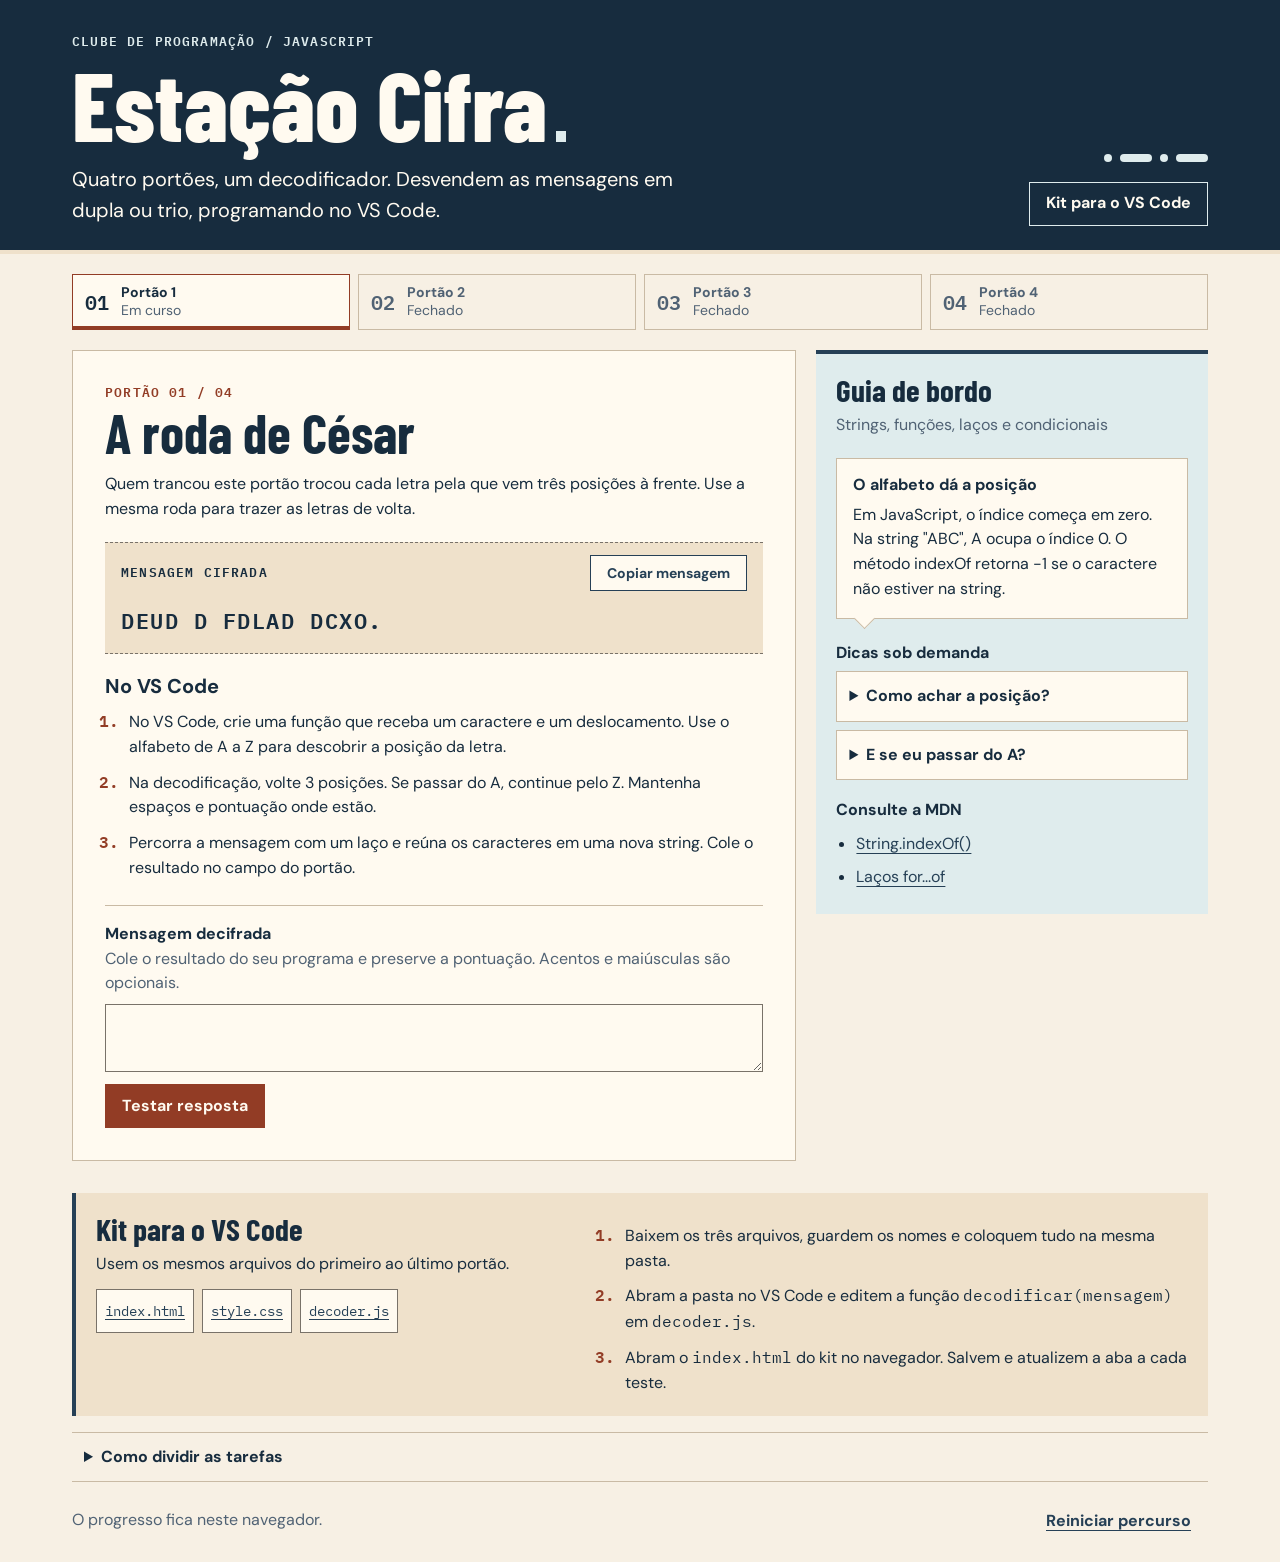
==== site/index.html @ 3b4a0137 "Build Estacao Cifra JavaScript activity" ====
<!doctype html>
<html lang="pt-BR">
<head>
  <meta charset="utf-8">
  <meta name="viewport" content="width=device-width, initial-scale=1">
  <meta name="description" content="Quatro portões de JavaScript para decifrar em dupla ou trio com o VS Code.">
  <meta name="theme-color" content="#172c3e">
  <title>Estação Cifra | Desafio de JavaScript</title>
  <link rel="stylesheet" href="https://fonts.googleapis.com/css2?family=Barlow+Condensed:wght@600;700;800&amp;family=DM+Sans:wght@400;500;600;700&amp;family=IBM+Plex+Mono:wght@400;500;600&amp;display=swap">
  <link rel="stylesheet" href="assets/tokens.css">
  <link rel="stylesheet" href="assets/style.css">
  <script type="module" src="app.mjs"></script>
</head>
<body>
  <a class="skip-link" href="#desafio">Ir ao desafio</a>
  <header class="masthead">
    <div class="frame masthead-inner">
      <div>
        <p class="eyebrow masthead-label">Clube de programação <span aria-hidden="true">/</span> JavaScript</p>
        <h1>Estação Cifra<span class="masthead-dot" aria-hidden="true"></span></h1>
        <p class="deck">Quatro portões, um decodificador. Desvendem as mensagens em dupla ou trio, programando no VS Code.</p>
      </div>
      <div class="masthead-tools">
        <span class="signal-mark" aria-hidden="true"><i></i><i></i><i></i><i></i></span>
        <a class="kit-jump" href="#kit">Kit para o VS Code</a>
      </div>
    </div>
  </header>

  <main class="frame" id="desafio">
    <p id="boot-status" class="boot-status" role="status">Preparando a transmissão...</p>
    <noscript><p>Ative o JavaScript no navegador para jogar.</p></noscript>
    <div id="game" hidden>
      <nav class="route" aria-label="Rota dos quatro portões">
        <ol id="route"></ol>
      </nav>
      <p id="announcement" role="status" class="sr-only"></p>
      <div id="workbench" class="workbench">
        <article class="challenge" aria-labelledby="gate-title">
          <header class="challenge-header">
            <p class="eyebrow gate-label" id="gate-label"></p>
            <h2 id="gate-title" tabindex="-1"></h2>
            <p id="gate-brief"></p>
          </header>
          <div class="telegram">
            <div class="telegram-meta">
              <p class="eyebrow" id="cipher-label">Mensagem cifrada</p>
              <button type="button" id="copy" class="button button-small">Copiar mensagem</button>
            </div>
            <p id="ciphertext" class="ciphertext" aria-labelledby="cipher-label"></p>
            <p id="copy-status" class="copy-status sr-only" role="status"></p>
          </div>
          <section class="instructions" aria-labelledby="instructions-title">
            <h3 id="instructions-title">No VS Code</h3>
            <ol id="instructions"></ol>
          </section>
          <form id="answer-form" class="answer-form" novalidate>
            <label for="answer">Mensagem decifrada</label>
            <p id="answer-help">Cole o resultado do seu programa e preserve a pontuação. Acentos e maiúsculas são opcionais.</p>
            <textarea id="answer" rows="2" maxlength="500" spellcheck="false" autocomplete="off" aria-describedby="answer-help answer-status" required></textarea>
            <div class="answer-actions">
              <button type="submit" id="submit" class="button button-primary">Testar resposta</button>
              <p id="answer-status" class="answer-status" role="status"></p>
            </div>
          </form>
          <div id="review" class="review" hidden>
            <p>Este portão já foi aberto. Revise o procedimento e volte à sua rota quando quiser.</p>
            <button type="button" id="return" class="button button-primary">Voltar ao portão atual</button>
          </div>
        </article>
        <aside class="guide" aria-labelledby="guide-title">
          <header class="guide-header">
            <h2 id="guide-title">Guia de bordo</h2>
            <p id="gate-topic"></p>
          </header>
          <section class="concept" aria-labelledby="concept-title">
            <h3 id="concept-title"></h3>
            <p id="concept-text"></p>
          </section>
          <section class="hint-section" aria-labelledby="hints-title">
            <h3 id="hints-title">Dicas sob demanda</h3>
            <div id="hints"></div>
          </section>
          <section class="references" aria-labelledby="references-title">
            <h3 id="references-title">Consulte a MDN</h3>
            <ul id="references"></ul>
          </section>
        </aside>
      </div>
      <section id="completion" class="completion" aria-labelledby="completion-title" hidden>
        <p class="eyebrow gate-label">4 de 4 portões abertos</p>
        <h2 id="completion-title" tabindex="-1">Transmissão decifrada!</h2>
        <p>Mostrem o programa à turma. Expliquem em que ordem desfizeram as duas camadas e qual teste ajudou a decidir.</p>
        <button id="review-final" class="button" type="button">Revisar o último portão</button>
      </section>
      <section class="kit" id="kit" aria-labelledby="kit-title">
        <div>
          <h2 id="kit-title">Kit para o VS Code</h2>
          <p>Usem os mesmos arquivos do primeiro ao último portão.</p>
          <div class="downloads" aria-label="Arquivos do kit">
            <a href="starter/index.html" download="index.html">index.html</a>
            <a href="starter/style.css" download="style.css">style.css</a>
            <a href="starter/decoder.js" download="decoder.js">decoder.js</a>
          </div>
        </div>
        <ol>
          <li>Baixem os três arquivos, guardem os nomes e coloquem tudo na mesma pasta.</li>
          <li>Abram a pasta no VS Code e editem a função <code>decodificar(mensagem)</code> em <code>decoder.js</code>.</li>
          <li>Abram o <code>index.html</code> do kit no navegador. Salvem e atualizem a aba a cada teste.</li>
        </ol>
      </section>
      <details class="team-note">
        <summary>Como dividir as tarefas</summary>
        <p>Uma pessoa programa e outra lê a regra e revisa a lógica. Se houver uma terceira, ela propõe testes com espaços, pontuação e a passagem do A ao Z. Troquem os papéis a cada portão.</p>
      </details>
      <footer class="footer">
        <p id="storage-note">O progresso fica neste navegador.</p>
        <button type="button" id="reset" class="button button-text">Reiniciar percurso</button>
      </footer>
    </div>
  </main>
  <dialog id="reset-dialog" aria-labelledby="reset-title">
    <form method="dialog">
      <h2 id="reset-title">Reiniciar o percurso?</h2>
      <p>Os portões voltam ao estado inicial neste navegador. Seus arquivos no VS Code continuam disponíveis.</p>
      <div class="dialog-actions">
        <button class="button" value="cancel" autofocus>Cancelar</button>
        <button class="button button-primary" value="reset">Reiniciar</button>
      </div>
    </form>
  </dialog>
</body>
</html>
---- site/assets/tokens.css ----
:root {
  --p-paper: #f7f0e4;
  --p-paper: oklch(0.957 0.018 79);
  --p-white: #fffaf0;
  --p-white: oklch(0.986 0.014 82);
  --p-sand: #eee1cb;
  --p-sand: oklch(0.916 0.033 79);
  --p-ink: #172c3e;
  --p-ink: oklch(0.285 0.042 245);
  --p-indigo: #263f56;
  --p-indigo: oklch(0.36 0.05 245);
  --p-slate: #506275;
  --p-slate: oklch(0.489 0.036 247);
  --p-blue-paper: #e2eced;
  --p-blue-paper: oklch(0.933 0.013 203);
  --p-line: #c9baa4;
  --p-line: oklch(0.795 0.035 77);
  --p-control-line: #7a7369;
  --p-control-line: oklch(0.556 0.017 76);
  --p-rust: #923b25;
  --p-rust: oklch(0.468 0.122 36);
  --p-rust-dark: #75301e;
  --p-rust-dark: oklch(0.398 0.102 36);
  --p-error-paper: #f5dfd7;
  --p-error-paper: oklch(0.92 0.028 40);
  --p-green: #245740;
  --p-green: oklch(0.414 0.068 160);
  --p-green-paper: #e3ede0;
  --p-green-paper: oklch(0.937 0.024 140);
  --p-space: 0.25rem;

  --surface-primary: var(--p-paper);
  --surface-raised: var(--p-white);
  --surface-secondary: var(--p-sand);
  --surface-note: var(--p-blue-paper);
  --surface-inverse: var(--p-ink);
  --text-primary: var(--p-ink);
  --text-secondary: var(--p-slate);
  --text-inverse: var(--p-white);
  --border-paper: var(--p-line);
  --border-control: var(--p-control-line);
  --action-primary: var(--p-rust);
  --action-hover: var(--p-rust-dark);
  --action-link: var(--p-indigo);
  --status-error: var(--p-rust-dark);
  --status-error-surface: var(--p-error-paper);
  --status-success: var(--p-green);
  --status-success-surface: var(--p-green-paper);
  --space-1: var(--p-space);
  --space-2: calc(var(--p-space) * 2);
  --space-3: calc(var(--p-space) * 3);
  --space-4: calc(var(--p-space) * 4);
  --space-5: calc(var(--p-space) * 5);
  --space-6: calc(var(--p-space) * 6);
  --space-8: calc(var(--p-space) * 8);
  --space-10: calc(var(--p-space) * 10);
  --space-12: calc(var(--p-space) * 12);
  --font-display: 'Barlow Condensed', 'Arial Narrow', sans-serif;
  --font-sans: 'DM Sans', system-ui, sans-serif;
  --font-mono: 'IBM Plex Mono', Consolas, monospace;
  --step-0: 1rem;
  --step-1: 1.25rem;
  --step-2: 1.563rem;
  --step-3: 1.953rem;
  --step-4: 2.441rem;

  --card-challenge-bg: var(--surface-raised);
  --card-guide-bg: var(--surface-note);
  --card-signal-bg: var(--surface-secondary);
  --card-rule: var(--border-paper);
  --input-bg: var(--surface-raised);
  --input-border: var(--border-control);
  --btn-fill: var(--action-primary);
  --btn-hover: var(--action-hover);
  --btn-ink: var(--text-inverse);
  --btn-outline: var(--action-link);
  --focus-ring: var(--action-link);
}
---- site/assets/style.css ----
* { box-sizing: border-box; }

[hidden] { display: none !important; }

body {
  margin: 0;
  color: var(--text-primary);
  background: var(--surface-primary);
  font: var(--step-0)/1.55 var(--font-sans);
}

a { color: var(--action-link); text-underline-offset: 0.22em; }
a:hover { text-decoration-thickness: 0.15em; }
button, textarea { font: inherit; }
p, h1, h2, h3, ol, ul { margin: 0; }
h1, h2 { font-family: var(--font-display); line-height: 1; }
h2 { font-size: var(--step-3); }
h3 { font-size: var(--step-1); line-height: 1.25; }
code, pre { font-family: var(--font-mono); }
:focus-visible { outline: 3px solid var(--focus-ring); outline-offset: 4px; }

.sr-only {
  position: absolute;
  width: 1px;
  height: 1px;
  padding: 0;
  margin: -1px;
  overflow: hidden;
  clip-path: inset(50%);
  white-space: nowrap;
}

.skip-link {
  position: absolute;
  z-index: 1;
  top: var(--space-3);
  left: var(--space-3);
  padding: var(--space-2) var(--space-4);
  background: var(--surface-raised);
  transform: translateY(-160%);
}
.skip-link:focus { transform: translateY(0); }

.frame { width: min(100% - var(--space-12), 71rem); margin-inline: auto; }
.masthead {
  color: var(--text-inverse);
  background: var(--surface-inverse);
  border-bottom: var(--space-1) solid var(--surface-secondary);
}
.masthead-inner {
  display: flex;
  justify-content: space-between;
  align-items: end;
  gap: var(--space-10);
  padding-block: var(--space-8) var(--space-6);
}
.eyebrow {
  font: 600 0.8125rem/1.5 var(--font-mono);
  font-variant-numeric: tabular-nums;
  letter-spacing: 0.09em;
  text-transform: uppercase;
}
.masthead-label { color: var(--surface-note); }
.masthead h1 { margin-block: var(--space-1) var(--space-3); font-size: clamp(3.75rem, 8vw, 6rem); font-weight: 800; }
.masthead-dot { display: inline-block; width: 0.11em; height: 0.11em; margin-left: 0.09em; background: var(--surface-note); }
.deck { max-width: 43ch; font-size: var(--step-1); }
.masthead-tools { display: grid; justify-items: end; gap: var(--space-5); flex: none; }
.signal-mark { display: flex; align-items: center; gap: var(--space-2); }
.signal-mark i { width: var(--space-2); height: var(--space-2); background: var(--surface-note); border-radius: 999px; }
.signal-mark i:nth-child(2n) { width: var(--space-8); }
.kit-jump {
  display: inline-flex;
  align-items: center;
  min-height: 44px;
  padding-inline: var(--space-4);
  border: 1px solid var(--surface-note);
  color: var(--text-inverse);
  font-weight: 700;
  text-decoration: none;
}
.kit-jump:hover { color: var(--text-primary); background: var(--surface-note); }
.kit-jump:focus-visible { outline-color: var(--text-inverse); }
.boot-status { padding-block: var(--space-6); }

.route { margin-block: var(--space-5); }
.route ol {
  display: grid;
  grid-template-columns: repeat(4, minmax(0, 1fr));
  gap: var(--space-2);
  list-style: none;
  padding: 0;
}
.route-button {
  display: flex;
  align-items: center;
  gap: var(--space-3);
  width: 100%;
  min-height: 56px;
  padding: var(--space-2) var(--space-3);
  color: var(--text-primary);
  background: var(--surface-raised);
  border: 1px solid var(--border-paper);
  text-align: start;
  cursor: pointer;
}
.route-button:disabled { background: var(--surface-primary); color: var(--text-secondary); cursor: default; }
.route-button[data-state='open'] { background: var(--status-success-surface); }
.route-button[aria-current='step'] { border-color: var(--action-primary); box-shadow: inset 0 -3px var(--action-primary); }
.route-button:not(:disabled):hover { border-color: var(--action-primary); }
.route-number { font: 600 var(--step-1)/1 var(--font-mono); font-variant-numeric: tabular-nums; }
.route-button span:last-child { display: grid; font-size: 0.875rem; line-height: 1.25; }
.route-button small { font-size: inherit; color: var(--text-secondary); }

.workbench { display: grid; grid-template-columns: minmax(0, 1.85fr) minmax(0, 1fr); gap: var(--space-5); align-items: start; }
.challenge { padding: clamp(1rem, 3vw, 2rem); background: var(--card-challenge-bg); border: 1px solid var(--card-rule); }
.challenge-header h2 { margin-block: var(--space-1) var(--space-3); font-size: clamp(var(--step-3), 5vw, 3.4rem); }
.challenge-header > p:last-child { max-width: 60ch; }
.gate-label { color: var(--action-primary); }
.telegram {
  margin-block: var(--space-5);
  padding: var(--space-3) var(--space-4) var(--space-4);
  background: var(--card-signal-bg);
  border-block: 1px dashed var(--border-control);
}
.telegram-meta { display: flex; justify-content: space-between; align-items: center; gap: var(--space-2); flex-wrap: wrap; }
.ciphertext {
  margin-top: var(--space-3);
  font: 600 clamp(1rem, 2vw, 1.375rem)/1.55 var(--font-mono);
  letter-spacing: 0.07em;
  overflow-wrap: anywhere;
  user-select: all;
}
.copy-status:not(.sr-only) { margin-top: var(--space-2); }
.instructions ol, .kit ol { padding-inline-start: var(--space-6); margin-top: var(--space-2); }
.instructions li + li, .kit li + li { margin-top: var(--space-2); }
.instructions li::marker, .kit li::marker { color: var(--action-primary); font: 600 1rem var(--font-mono); }
.answer-form, .review { margin-top: var(--space-6); padding-top: var(--space-4); border-top: 1px solid var(--border-paper); }
.answer-form label { font-weight: 700; }
#answer-help { color: var(--text-secondary); }
.answer-form textarea {
  display: block;
  width: 100%;
  margin-block: var(--space-2) var(--space-3);
  padding: var(--space-2) var(--space-3);
  border: 1px solid var(--input-border);
  color: var(--text-primary);
  background: var(--input-bg);
  resize: vertical;
}
.answer-form textarea[aria-invalid='true'] { border: 2px solid var(--status-error); }
.answer-actions { display: flex; align-items: center; gap: var(--space-3); flex-wrap: wrap; }
.answer-status:not(:empty) { padding: var(--space-2) var(--space-3); color: var(--status-error); background: var(--status-error-surface); }
.review .button { margin-top: var(--space-3); }

.button {
  min-height: 44px;
  padding: var(--space-2) var(--space-4);
  color: var(--btn-outline);
  background: var(--surface-raised);
  border: 1px solid var(--btn-outline);
  font-weight: 700;
  line-height: 1.2;
  cursor: pointer;
}
.button:hover { background: var(--surface-note); }
.button-primary { color: var(--btn-ink); background: var(--btn-fill); border-color: var(--btn-fill); }
.button-primary:hover { background: var(--btn-hover); border-color: var(--btn-hover); }
.button:disabled { cursor: wait; }
.button-small { font-size: 0.875rem; min-height: 36px; }
.button-text { background: transparent; border-color: transparent; text-decoration: underline; text-underline-offset: 0.22em; }

.guide { min-width: 0; padding: var(--space-5); background: var(--card-guide-bg); border-top: var(--space-1) solid var(--action-link); }
.guide-header p { margin-top: var(--space-2); color: var(--text-secondary); }
.concept {
  position: relative;
  margin-block: var(--space-5) var(--space-6);
  padding: var(--space-4);
  background: var(--surface-raised);
  border: 1px solid var(--card-rule);
}
.concept::after {
  content: '';
  position: absolute;
  bottom: -0.5rem;
  left: var(--space-5);
  width: 0.875rem;
  height: 0.875rem;
  background: var(--surface-raised);
  border-right: 1px solid var(--card-rule);
  border-bottom: 1px solid var(--card-rule);
  transform: rotate(45deg);
}
.concept h3, .hint-section h3, .references h3 { font-size: var(--step-0); }
.concept p { margin-top: var(--space-2); }
.hint-section details { background: var(--surface-raised); margin-top: var(--space-2); border: 1px solid var(--card-rule); }
summary { padding: var(--space-3); cursor: pointer; font-weight: 700; }
summary:hover { color: var(--action-primary); }
.hint-body { padding: 0 var(--space-3) var(--space-3); }
.hint-body pre {
  margin: var(--space-3) 0 0;
  padding: var(--space-3);
  overflow-x: auto;
  background: var(--surface-inverse);
  color: var(--text-inverse);
  font-size: 0.875rem;
}
.references { margin-top: var(--space-5); }
.references ul { padding-inline-start: var(--space-5); margin-top: var(--space-2); }
.references a { display: inline-block; padding-block: var(--space-1); }

.completion { padding: var(--space-10); background: var(--status-success-surface); border: 1px solid var(--status-success); }
.completion h2 { margin-block: var(--space-2) var(--space-3); font-size: clamp(var(--step-4), 6vw, 4rem); }
.completion p { max-width: 56ch; }
.completion button { margin-top: var(--space-4); }
.kit {
  display: grid;
  grid-template-columns: minmax(0, 0.9fr) minmax(0, 1.1fr);
  gap: var(--space-6);
  margin-top: var(--space-8);
  padding: var(--space-5);
  background: var(--surface-secondary);
  border-left: var(--space-1) solid var(--action-link);
}
.kit h2 + p { margin-top: var(--space-2); }
.downloads { display: flex; flex-wrap: wrap; gap: var(--space-2); margin-top: var(--space-3); }
.downloads a {
  display: inline-grid;
  align-items: center;
  min-height: 44px;
  padding: var(--space-2);
  background: var(--surface-raised);
  border: 1px solid var(--border-control);
  font: 0.875rem var(--font-mono);
}
.team-note { margin-block: var(--space-4); border-block: 1px solid var(--border-paper); }
.team-note p { padding: 0 var(--space-3) var(--space-4); max-width: 80ch; }
.footer { display: flex; flex-wrap: wrap; justify-content: space-between; align-items: center; gap: var(--space-2); padding-bottom: var(--space-5); }
.footer p { color: var(--text-secondary); }

dialog { max-width: min(32rem, 100% - var(--space-8)); padding: var(--space-5); color: var(--text-primary); background: var(--surface-raised); border: 2px solid var(--border-control); }
dialog::backdrop { background: color-mix(in srgb, var(--surface-inverse) 75%, transparent); }
dialog p { margin-top: var(--space-3); }
.dialog-actions { display: flex; flex-wrap: wrap; gap: var(--space-2); margin-top: var(--space-5); }

@media (max-width: 52rem) {
  .frame { width: min(100% - var(--space-8), 45rem); }
  .workbench, .kit { grid-template-columns: minmax(0, 1fr); }
  .guide { display: grid; grid-template-columns: repeat(2, minmax(0, 1fr)); gap: var(--space-4); }
  .guide-header { grid-column: 1 / -1; }
  .concept, .references { margin: 0; }
  .masthead-inner { gap: var(--space-4); align-items: start; }
}

@media (max-width: 36rem) {
  .masthead-inner { display: grid; }
  .masthead-tools { justify-items: start; }
  .signal-mark { display: none; }
  .deck { font-size: var(--step-0); }
  .route { margin-block: var(--space-3); }
  .route ol { gap: var(--space-1); }
  .route-button { display: grid; justify-content: center; justify-items: center; gap: var(--space-1); padding: var(--space-2) var(--space-1); text-align: center; }
  .route-button b { position: absolute; width: 1px; height: 1px; overflow: hidden; clip-path: inset(50%); }
  .route-number { font-size: var(--step-0); }
  .guide { grid-template-columns: minmax(0, 1fr); }
  .concept { margin-bottom: var(--space-2); }
}

@media (prefers-reduced-motion: reduce) {
  *, *::before, *::after { animation-duration: 0.01ms !important; transition-duration: 0.01ms !important; scroll-behavior: auto !important; }
}
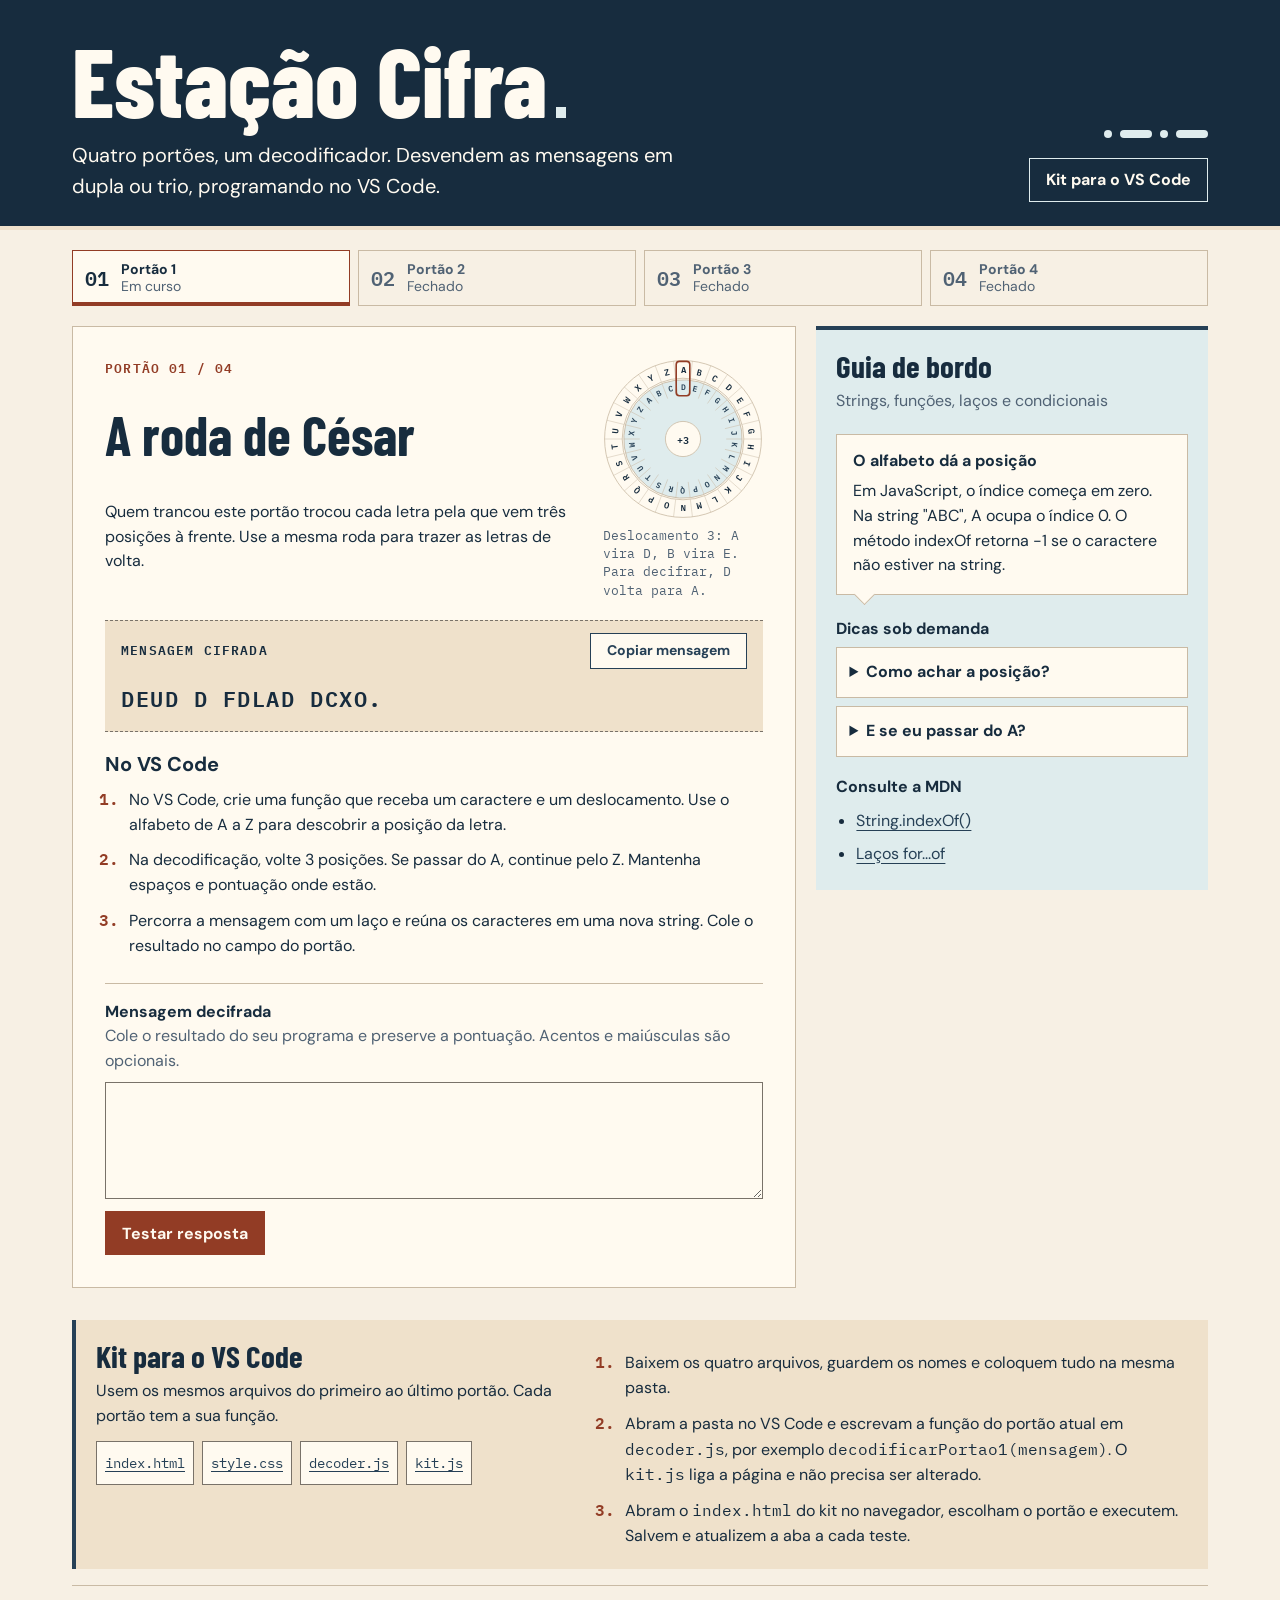
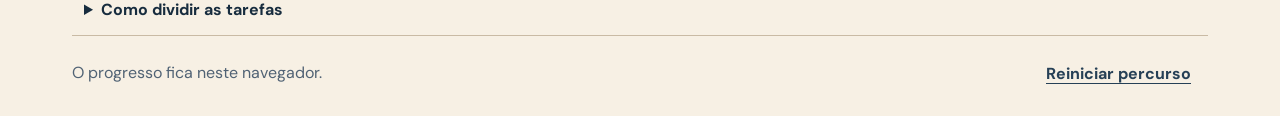
==== commit 5ee997ca: "Add Caesar wheel, richer feedback, gate selector and final challenge - Animated Caesar wheel on gate" ====
--- a/site/index.html
+++ b/site/index.html
@@ -9,6 +9,7 @@
   <link rel="stylesheet" href="https://fonts.googleapis.com/css2?family=Barlow+Condensed:wght@600;700;800&amp;family=DM+Sans:wght@400;500;600;700&amp;family=IBM+Plex+Mono:wght@400;500;600&amp;display=swap">
   <link rel="stylesheet" href="assets/tokens.css">
   <link rel="stylesheet" href="assets/style.css">
+  <link rel="stylesheet" href="assets/wheel.css">
   <script type="module" src="app.mjs"></script>
 </head>
 <body>
@@ -16,7 +17,6 @@
   <header class="masthead">
     <div class="frame masthead-inner">
       <div>
-        <p class="eyebrow masthead-label">Clube de programação <span aria-hidden="true">/</span> JavaScript</p>
         <h1>Estação Cifra<span class="masthead-dot" aria-hidden="true"></span></h1>
         <p class="deck">Quatro portões, um decodificador. Desvendem as mensagens em dupla ou trio, programando no VS Code.</p>
       </div>
@@ -34,13 +34,14 @@
       <nav class="route" aria-label="Rota dos quatro portões">
         <ol id="route"></ol>
       </nav>
-      <p id="announcement" role="status" class="sr-only"></p>
+      <p id="announcement" role="status" class="announcement"></p>
       <div id="workbench" class="workbench">
         <article class="challenge" aria-labelledby="gate-title">
           <header class="challenge-header">
             <p class="eyebrow gate-label" id="gate-label"></p>
             <h2 id="gate-title" tabindex="-1"></h2>
             <p id="gate-brief"></p>
+            <figure id="wheel" class="wheel" hidden></figure>
           </header>
           <div class="telegram">
             <div class="telegram-meta">
@@ -57,7 +58,7 @@
           <form id="answer-form" class="answer-form" novalidate>
             <label for="answer">Mensagem decifrada</label>
             <p id="answer-help">Cole o resultado do seu programa e preserve a pontuação. Acentos e maiúsculas são opcionais.</p>
-            <textarea id="answer" rows="2" maxlength="500" spellcheck="false" autocomplete="off" aria-describedby="answer-help answer-status" required></textarea>
+            <textarea id="answer" rows="4" maxlength="500" spellcheck="false" autocomplete="off" aria-describedby="answer-help answer-status" required></textarea>
             <div class="answer-actions">
               <button type="submit" id="submit" class="button button-primary">Testar resposta</button>
               <p id="answer-status" class="answer-status" role="status"></p>
@@ -91,22 +92,30 @@
         <p class="eyebrow gate-label">4 de 4 portões abertos</p>
         <h2 id="completion-title" tabindex="-1">Transmissão decifrada!</h2>
         <p>Mostrem o programa à turma. Expliquem em que ordem desfizeram as duas camadas e qual teste ajudou a decidir.</p>
-        <button id="review-final" class="button" type="button">Revisar o último portão</button>
+        <div class="completion-next">
+          <h3>Próxima missão: criem a sua cifra</h3>
+          <p>Agora a sua dupla inventa a regra, programa a cifra e desafia as outras equipes a desvendarem a mensagem.</p>
+          <div class="completion-actions">
+            <a class="button button-primary" href="desafio-final/">Abrir o desafio final</a>
+            <button id="review-final" class="button" type="button">Revisar o último portão</button>
+          </div>
+        </div>
       </section>
       <section class="kit" id="kit" aria-labelledby="kit-title">
         <div>
           <h2 id="kit-title">Kit para o VS Code</h2>
-          <p>Usem os mesmos arquivos do primeiro ao último portão.</p>
+          <p>Usem os mesmos arquivos do primeiro ao último portão. Cada portão tem a sua função.</p>
           <div class="downloads" aria-label="Arquivos do kit">
             <a href="starter/index.html" download="index.html">index.html</a>
             <a href="starter/style.css" download="style.css">style.css</a>
             <a href="starter/decoder.js" download="decoder.js">decoder.js</a>
+            <a href="starter/kit.js" download="kit.js">kit.js</a>
           </div>
         </div>
         <ol>
-          <li>Baixem os três arquivos, guardem os nomes e coloquem tudo na mesma pasta.</li>
-          <li>Abram a pasta no VS Code e editem a função <code>decodificar(mensagem)</code> em <code>decoder.js</code>.</li>
-          <li>Abram o <code>index.html</code> do kit no navegador. Salvem e atualizem a aba a cada teste.</li>
+          <li>Baixem os quatro arquivos, guardem os nomes e coloquem tudo na mesma pasta.</li>
+          <li>Abram a pasta no VS Code e escrevam a função do portão atual em <code>decoder.js</code>, por exemplo <code>decodificarPortao1(mensagem)</code>. O <code>kit.js</code> liga a página e não precisa ser alterado.</li>
+          <li>Abram o <code>index.html</code> do kit no navegador, escolham o portão e executem. Salvem e atualizem a aba a cada teste.</li>
         </ol>
       </section>
       <details class="team-note">
--- a/site/assets/style.css
+++ b/site/assets/style.css
@@ -60,8 +60,7 @@
   letter-spacing: 0.09em;
   text-transform: uppercase;
 }
-.masthead-label { color: var(--surface-note); }
-.masthead h1 { margin-block: var(--space-1) var(--space-3); font-size: clamp(3.75rem, 8vw, 6rem); font-weight: 800; }
+.masthead h1 { margin-block: 0 var(--space-3); font-size: clamp(3.75rem, 8vw, 6rem); font-weight: 800; }
 .masthead-dot { display: inline-block; width: 0.11em; height: 0.11em; margin-left: 0.09em; background: var(--surface-note); }
 .deck { max-width: 43ch; font-size: var(--step-1); }
 .masthead-tools { display: grid; justify-items: end; gap: var(--space-5); flex: none; }
@@ -83,6 +82,15 @@
 .boot-status { padding-block: var(--space-6); }
 
 .route { margin-block: var(--space-5); }
+.announcement:not(:empty) {
+  margin-bottom: var(--space-5);
+  padding: var(--space-3) var(--space-4);
+  color: var(--status-success);
+  background: var(--status-success-surface);
+  border: 1px solid var(--status-success);
+  border-left-width: var(--space-1);
+  font-weight: 700;
+}
 .route ol {
   display: grid;
   grid-template-columns: repeat(4, minmax(0, 1fr));
@@ -113,8 +121,11 @@
 
 .workbench { display: grid; grid-template-columns: minmax(0, 1.85fr) minmax(0, 1fr); gap: var(--space-5); align-items: start; }
 .challenge { padding: clamp(1rem, 3vw, 2rem); background: var(--card-challenge-bg); border: 1px solid var(--card-rule); }
+.challenge-header { display: grid; grid-template-columns: minmax(0, 1fr) auto; column-gap: var(--space-5); align-items: start; }
+.challenge-header > :not(.wheel) { grid-column: 1; }
+.challenge-header .wheel { grid-column: 2; grid-row: 1 / span 3; }
 .challenge-header h2 { margin-block: var(--space-1) var(--space-3); font-size: clamp(var(--step-3), 5vw, 3.4rem); }
-.challenge-header > p:last-child { max-width: 60ch; }
+#gate-brief { max-width: 60ch; }
 .gate-label { color: var(--action-primary); }
 .telegram {
   margin-block: var(--space-5);
@@ -130,7 +141,7 @@
   overflow-wrap: anywhere;
   user-select: all;
 }
-.copy-status:not(.sr-only) { margin-top: var(--space-2); }
+.copy-status:not(.sr-only) { margin-top: var(--space-3); padding: var(--space-2) var(--space-3); background: var(--surface-raised); border-left: var(--space-1) solid var(--action-link); font-weight: 600; }
 .instructions ol, .kit ol { padding-inline-start: var(--space-6); margin-top: var(--space-2); }
 .instructions li + li, .kit li + li { margin-top: var(--space-2); }
 .instructions li::marker, .kit li::marker { color: var(--action-primary); font: 600 1rem var(--font-mono); }
@@ -145,6 +156,8 @@
   border: 1px solid var(--input-border);
   color: var(--text-primary);
   background: var(--input-bg);
+  min-height: 7rem;
+  max-height: 24rem;
   resize: vertical;
 }
 .answer-form textarea[aria-invalid='true'] { border: 2px solid var(--status-error); }
@@ -199,7 +212,8 @@
 .hint-body pre {
   margin: var(--space-3) 0 0;
   padding: var(--space-3);
-  overflow-x: auto;
+  white-space: pre-wrap;
+  overflow-wrap: anywhere;
   background: var(--surface-inverse);
   color: var(--text-inverse);
   font-size: 0.875rem;
@@ -211,7 +225,11 @@
 .completion { padding: var(--space-10); background: var(--status-success-surface); border: 1px solid var(--status-success); }
 .completion h2 { margin-block: var(--space-2) var(--space-3); font-size: clamp(var(--step-4), 6vw, 4rem); }
 .completion p { max-width: 56ch; }
-.completion button { margin-top: var(--space-4); }
+.completion-next { margin-top: var(--space-6); padding-top: var(--space-4); border-top: 1px solid var(--status-success); }
+.completion-next h3 { font-size: var(--step-2); }
+.completion-next p { margin-top: var(--space-2); }
+.completion-actions { display: flex; flex-wrap: wrap; gap: var(--space-2); margin-top: var(--space-4); }
+.completion-actions .button { display: inline-flex; align-items: center; text-decoration: none; }
 .kit {
   display: grid;
   grid-template-columns: minmax(0, 0.9fr) minmax(0, 1.1fr);
@@ -257,6 +275,8 @@
   .signal-mark { display: none; }
   .deck { font-size: var(--step-0); }
   .route { margin-block: var(--space-3); }
+  .challenge-header { grid-template-columns: minmax(0, 1fr); }
+  .challenge-header .wheel { grid-column: 1; grid-row: auto; margin-top: var(--space-4); }
   .route ol { gap: var(--space-1); }
   .route-button { display: grid; justify-content: center; justify-items: center; gap: var(--space-1); padding: var(--space-2) var(--space-1); text-align: center; }
   .route-button b { position: absolute; width: 1px; height: 1px; overflow: hidden; clip-path: inset(50%); }
--- a/site/assets/wheel.css
+++ b/site/assets/wheel.css
@@ -0,0 +1,134 @@
+/*
+ * Caesar cipher wheel (site/wheel.mjs).
+ * The integrator places .wheel inside .challenge-header.
+ * Uses only custom properties from tokens.css.
+ */
+
+.wheel {
+  position: relative;
+  z-index: 1;
+  width: 10rem;
+  margin: 0;
+  cursor: zoom-in;
+}
+
+.wheel:focus-visible {
+  outline: 2px solid var(--focus-ring);
+  outline-offset: 4px;
+}
+
+.wheel svg {
+  display: block;
+  width: 100%;
+  aspect-ratio: 1;
+  height: auto;
+  overflow: visible;
+  border-radius: 50%;
+  transition: transform 0.3s ease, box-shadow 0.3s ease;
+  transform-origin: top right;
+}
+
+.wheel:hover svg,
+.wheel:focus-visible svg {
+  position: relative;
+  z-index: 5;
+  transform: scale(2);
+  background: var(--surface-raised);
+  box-shadow: 0 0.25rem 0.75rem var(--border-paper);
+}
+
+.wheel-ring {
+  fill: var(--surface-raised);
+  stroke: var(--border-paper);
+  stroke-width: 1;
+}
+
+.wheel-ring-edge {
+  fill: none;
+  stroke: var(--border-paper);
+  stroke-width: 1;
+}
+
+.wheel-disc {
+  fill: var(--surface-note);
+  stroke: var(--border-paper);
+  stroke-width: 1;
+}
+
+.wheel-tick {
+  stroke: var(--border-paper);
+  stroke-width: 0.6;
+}
+
+.wheel-inner {
+  transform-box: view-box;
+  transform-origin: 100px 100px;
+  transition: transform 1.2s ease-in-out;
+}
+
+.wheel-letter {
+  font-family: var(--font-mono);
+  font-weight: 600;
+  fill: var(--text-primary);
+  text-anchor: middle;
+  dominant-baseline: central;
+  user-select: none;
+}
+
+.wheel-letter-outer {
+  font-size: 11px;
+}
+
+.wheel-letter-inner {
+  font-size: 10px;
+  fill: var(--action-link);
+}
+
+.wheel-hub {
+  fill: var(--surface-raised);
+  stroke: var(--border-paper);
+  stroke-width: 1;
+}
+
+.wheel-shift {
+  font-family: var(--font-mono);
+  font-weight: 600;
+  font-size: 13px;
+  fill: var(--text-primary);
+  text-anchor: middle;
+  dominant-baseline: central;
+}
+
+.wheel-marker {
+  fill: none;
+  stroke: var(--action-primary);
+  stroke-width: 2;
+  pointer-events: none;
+}
+
+.wheel-caption {
+  margin-top: var(--space-2);
+  max-width: 16rem;
+  font-family: var(--font-mono);
+  font-size: 0.8125rem;
+  line-height: 1.4;
+  color: var(--text-secondary);
+}
+
+@media (max-width: 36rem) {
+  .wheel {
+    width: 8rem;
+  }
+
+  /* On mobile the wheel sits left-aligned under the text. */
+  .wheel svg {
+    transform-origin: top left;
+  }
+}
+
+@media (prefers-reduced-motion: reduce) {
+  .wheel svg,
+  .wheel-inner {
+    transition: none;
+  }
+}
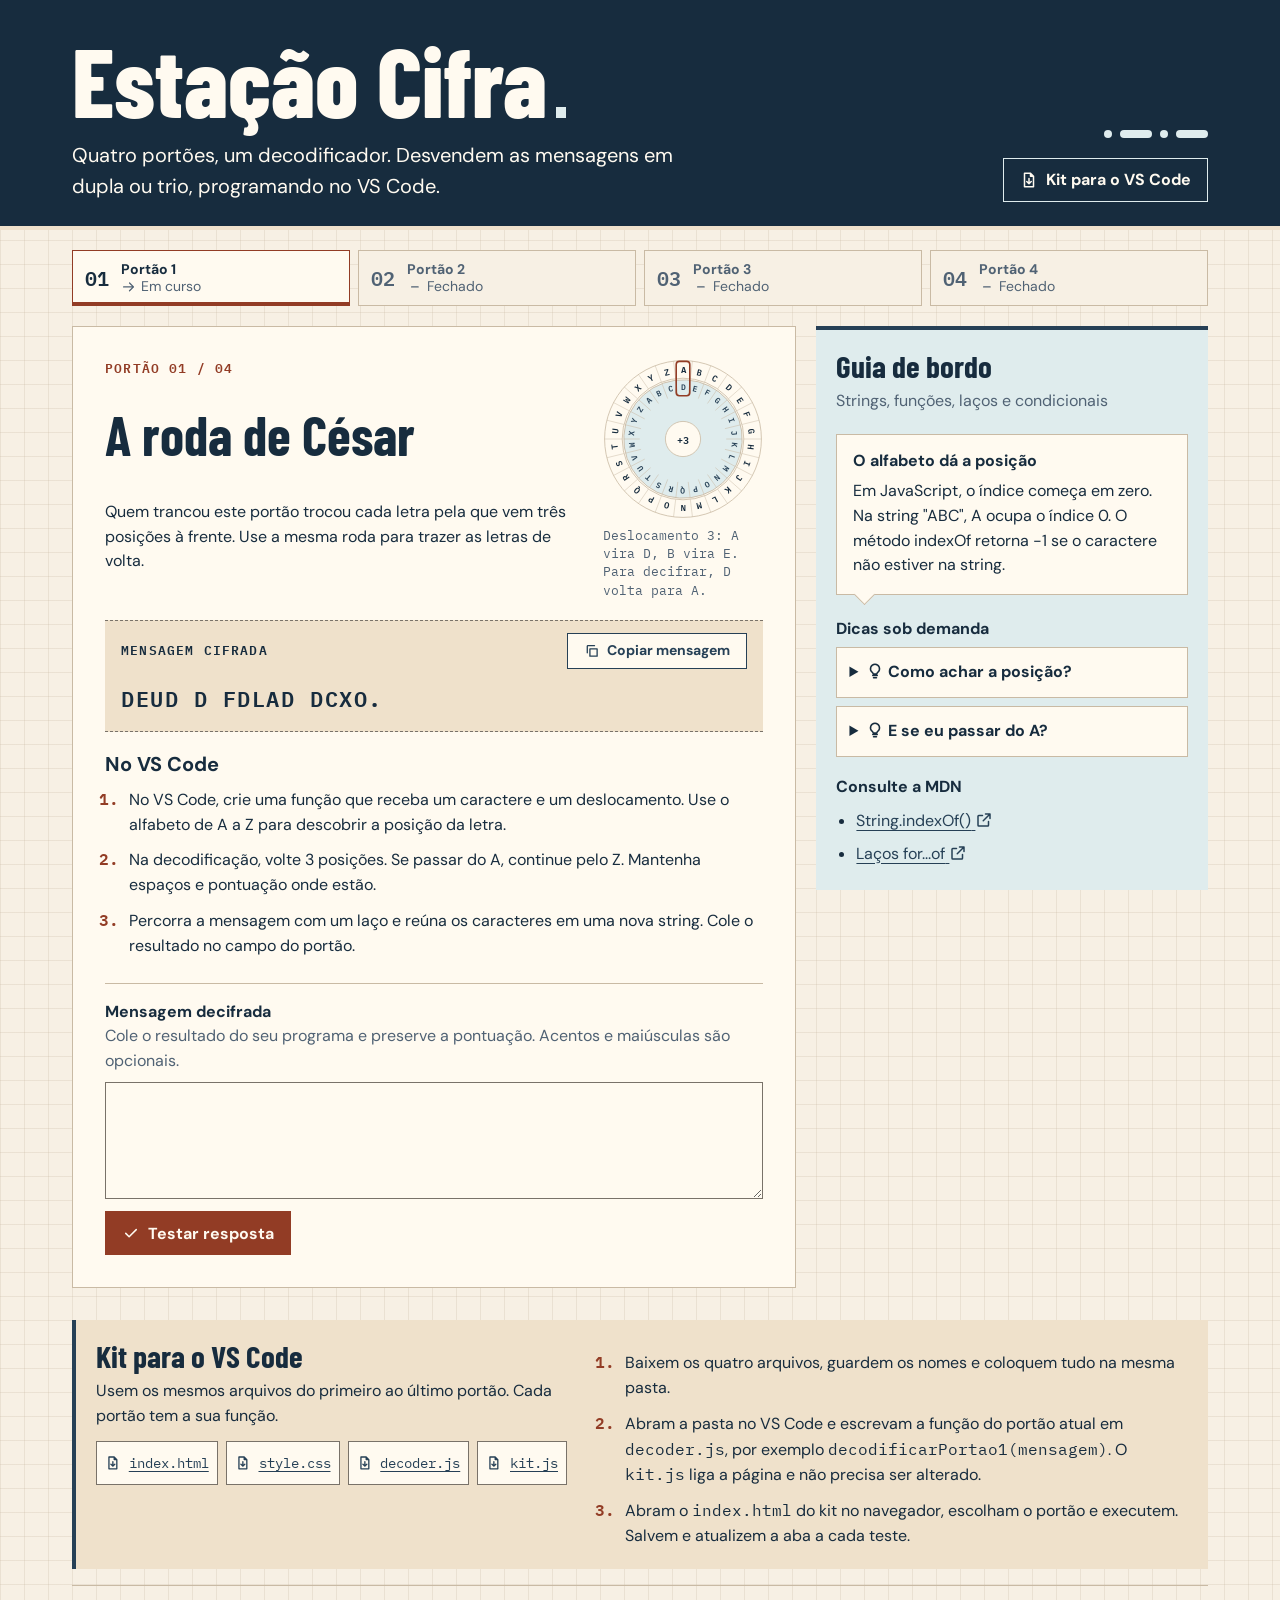
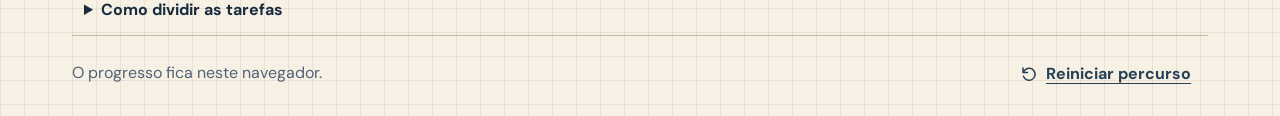
==== commit b161823a: "Polish visuals: icon sprite, answer motion, open-gate stamp - Inline SVG sprite (single-path symbols" ====
--- a/site/index.html
+++ b/site/index.html
@@ -13,6 +13,18 @@
   <script type="module" src="app.mjs"></script>
 </head>
 <body>
+  <svg class="sprite" aria-hidden="true" focusable="false">
+    <symbol id="i-check" viewBox="0 0 24 24"><path d="M5 12.5l4.5 4.5L19 7.5"/></symbol>
+    <symbol id="i-route" viewBox="0 0 24 24"><path d="M4 12h15M13 6l6 6-6 6"/></symbol>
+    <symbol id="i-back" viewBox="0 0 24 24"><path d="M20 12H5M11 6l-6 6 6 6"/></symbol>
+    <symbol id="i-dash" viewBox="0 0 24 24"><path d="M7 12h10"/></symbol>
+    <symbol id="i-copy" viewBox="0 0 24 24"><path d="M9 9h11v11H9zM5 15V5a1 1 0 0 1 1-1h10"/></symbol>
+    <symbol id="i-hint" viewBox="0 0 24 24"><path d="M9 18h6M10 21h4M12 3a6 6 0 0 0-3.6 10.8c.7.5 1.1 1.3 1.1 2.1V16h5v-.1c0-.8.4-1.6 1.1-2.1A6 6 0 0 0 12 3z"/></symbol>
+    <symbol id="i-file" viewBox="0 0 24 24"><path d="M14 3H6v18h12V7zM14 3v4h4M12 10v7M9 14l3 3 3-3"/></symbol>
+    <symbol id="i-reset" viewBox="0 0 24 24"><path d="M4 4v6h6M4.6 15a8 8 0 1 0 1.9-8.3L4 10"/></symbol>
+    <symbol id="i-external" viewBox="0 0 24 24"><path d="M14 4h6v6M20 4l-9 9M18 14v5a1 1 0 0 1-1 1H5a1 1 0 0 1-1-1V7a1 1 0 0 1 1-1h5"/></symbol>
+    <symbol id="i-stamp" viewBox="0 0 24 24"><path d="M10 3h4v5l2 3H8l2-3zM5 11h14v4H5zM7 19h10"/></symbol>
+  </svg>
   <a class="skip-link" href="#desafio">Ir ao desafio</a>
   <header class="masthead">
     <div class="frame masthead-inner">
@@ -22,7 +34,7 @@
       </div>
       <div class="masthead-tools">
         <span class="signal-mark" aria-hidden="true"><i></i><i></i><i></i><i></i></span>
-        <a class="kit-jump" href="#kit">Kit para o VS Code</a>
+        <a class="kit-jump" href="#kit"><svg class="icon icon-file" aria-hidden="true" focusable="false"><use href="#i-file"/></svg>Kit para o VS Code</a>
       </div>
     </div>
   </header>
@@ -46,7 +58,7 @@
           <div class="telegram">
             <div class="telegram-meta">
               <p class="eyebrow" id="cipher-label">Mensagem cifrada</p>
-              <button type="button" id="copy" class="button button-small">Copiar mensagem</button>
+              <button type="button" id="copy" class="button button-small"><svg class="icon icon-copy" aria-hidden="true" focusable="false"><use href="#i-copy"/></svg><span>Copiar mensagem</span></button>
             </div>
             <p id="ciphertext" class="ciphertext" aria-labelledby="cipher-label"></p>
             <p id="copy-status" class="copy-status sr-only" role="status"></p>
@@ -60,13 +72,13 @@
             <p id="answer-help">Cole o resultado do seu programa e preserve a pontuação. Acentos e maiúsculas são opcionais.</p>
             <textarea id="answer" rows="4" maxlength="500" spellcheck="false" autocomplete="off" aria-describedby="answer-help answer-status" required></textarea>
             <div class="answer-actions">
-              <button type="submit" id="submit" class="button button-primary">Testar resposta</button>
+              <button type="submit" id="submit" class="button button-primary"><svg class="icon icon-check" aria-hidden="true" focusable="false"><use href="#i-check"/></svg>Testar resposta</button>
               <p id="answer-status" class="answer-status" role="status"></p>
             </div>
           </form>
           <div id="review" class="review" hidden>
             <p>Este portão já foi aberto. Revise o procedimento e volte à sua rota quando quiser.</p>
-            <button type="button" id="return" class="button button-primary">Voltar ao portão atual</button>
+            <button type="button" id="return" class="button button-primary"><svg class="icon icon-back" aria-hidden="true" focusable="false"><use href="#i-back"/></svg><span>Voltar ao portão atual</span></button>
           </div>
         </article>
         <aside class="guide" aria-labelledby="guide-title">
@@ -96,8 +108,8 @@
           <h3>Próxima missão: criem a sua cifra</h3>
           <p>Agora a sua dupla inventa a regra, programa a cifra e desafia as outras equipes a desvendarem a mensagem.</p>
           <div class="completion-actions">
-            <a class="button button-primary" href="desafio-final/">Abrir o desafio final</a>
-            <button id="review-final" class="button" type="button">Revisar o último portão</button>
+            <a class="button button-primary" href="desafio-final/">Abrir o desafio final<svg class="icon icon-route" aria-hidden="true" focusable="false"><use href="#i-route"/></svg></a>
+            <button id="review-final" class="button" type="button"><svg class="icon icon-back" aria-hidden="true" focusable="false"><use href="#i-back"/></svg>Revisar o último portão</button>
           </div>
         </div>
       </section>
@@ -106,10 +118,10 @@
           <h2 id="kit-title">Kit para o VS Code</h2>
           <p>Usem os mesmos arquivos do primeiro ao último portão. Cada portão tem a sua função.</p>
           <div class="downloads" aria-label="Arquivos do kit">
-            <a href="starter/index.html" download="index.html">index.html</a>
-            <a href="starter/style.css" download="style.css">style.css</a>
-            <a href="starter/decoder.js" download="decoder.js">decoder.js</a>
-            <a href="starter/kit.js" download="kit.js">kit.js</a>
+            <a href="starter/index.html" download="index.html"><svg class="icon icon-file" aria-hidden="true" focusable="false"><use href="#i-file"/></svg>index.html</a>
+            <a href="starter/style.css" download="style.css"><svg class="icon icon-file" aria-hidden="true" focusable="false"><use href="#i-file"/></svg>style.css</a>
+            <a href="starter/decoder.js" download="decoder.js"><svg class="icon icon-file" aria-hidden="true" focusable="false"><use href="#i-file"/></svg>decoder.js</a>
+            <a href="starter/kit.js" download="kit.js"><svg class="icon icon-file" aria-hidden="true" focusable="false"><use href="#i-file"/></svg>kit.js</a>
           </div>
         </div>
         <ol>
@@ -124,7 +136,7 @@
       </details>
       <footer class="footer">
         <p id="storage-note">O progresso fica neste navegador.</p>
-        <button type="button" id="reset" class="button button-text">Reiniciar percurso</button>
+        <button type="button" id="reset" class="button button-text"><svg class="icon icon-reset" aria-hidden="true" focusable="false"><use href="#i-reset"/></svg>Reiniciar percurso</button>
       </footer>
     </div>
   </main>
@@ -134,7 +146,7 @@
       <p>Os portões voltam ao estado inicial neste navegador. Seus arquivos no VS Code continuam disponíveis.</p>
       <div class="dialog-actions">
         <button class="button" value="cancel" autofocus>Cancelar</button>
-        <button class="button button-primary" value="reset">Reiniciar</button>
+        <button class="button button-primary" value="reset"><svg class="icon icon-reset" aria-hidden="true" focusable="false"><use href="#i-reset"/></svg>Reiniciar</button>
       </div>
     </form>
   </dialog>
--- a/site/assets/tokens.css
+++ b/site/assets/tokens.css
@@ -75,4 +75,17 @@
   --btn-ink: var(--text-inverse);
   --btn-outline: var(--action-link);
   --focus-ring: var(--action-link);
+
+  --dur-micro: 120ms;
+  --dur-state: 220ms;
+  --dur-reveal: 350ms;
+  --stagger: 90ms;
+  --ease-out: cubic-bezier(0.16, 1, 0.3, 1);
+  --shadow-lift: 0 4px 10px -4px color-mix(in srgb, var(--p-ink) 40%, transparent);
+  --paper-grid: color-mix(in srgb, var(--p-line) 28%, transparent);
+  --paper-texture:
+    linear-gradient(var(--paper-grid) 1px, transparent 1px),
+    linear-gradient(90deg, var(--paper-grid) 1px, transparent 1px);
+  --paper-cell: 1.5rem;
+  --stamp-ink: var(--action-primary);
 }
--- a/site/assets/style.css
+++ b/site/assets/style.css
@@ -5,8 +5,24 @@
 body {
   margin: 0;
   color: var(--text-primary);
-  background: var(--surface-primary);
+  background-color: var(--surface-primary);
+  background-image: var(--paper-texture);
+  background-size: var(--paper-cell) var(--paper-cell);
   font: var(--step-0)/1.55 var(--font-sans);
+}
+
+.sprite { position: absolute; width: 0; height: 0; overflow: hidden; }
+.icon {
+  flex: none;
+  width: 1.125em;
+  height: 1.125em;
+  fill: none;
+  stroke: currentColor;
+  stroke-width: 2;
+  stroke-linecap: round;
+  stroke-linejoin: round;
+  vertical-align: -0.2em;
+  transition: transform var(--dur-micro) var(--ease-out);
 }
 
 a { color: var(--action-link); text-underline-offset: 0.22em; }
@@ -70,6 +86,7 @@
 .kit-jump {
   display: inline-flex;
   align-items: center;
+  gap: var(--space-2);
   min-height: 44px;
   padding-inline: var(--space-4);
   border: 1px solid var(--surface-note);
@@ -83,6 +100,9 @@
 
 .route { margin-block: var(--space-5); }
 .announcement:not(:empty) {
+  display: flex;
+  align-items: center;
+  gap: var(--space-2);
   margin-bottom: var(--space-5);
   padding: var(--space-3) var(--space-4);
   color: var(--status-success);
@@ -116,8 +136,24 @@
 .route-button[aria-current='step'] { border-color: var(--action-primary); box-shadow: inset 0 -3px var(--action-primary); }
 .route-button:not(:disabled):hover { border-color: var(--action-primary); }
 .route-number { font: 600 var(--step-1)/1 var(--font-mono); font-variant-numeric: tabular-nums; }
-.route-button span:last-child { display: grid; font-size: 0.875rem; line-height: 1.25; }
-.route-button small { font-size: inherit; color: var(--text-secondary); }
+.route-button > span:last-child { display: grid; font-size: 0.875rem; line-height: 1.25; }
+.route-button small { display: inline-flex; align-items: center; gap: var(--space-1); font-size: inherit; color: var(--text-secondary); }
+.route li { position: relative; }
+.route-stamp {
+  position: absolute;
+  top: calc(var(--space-2) * -1);
+  right: var(--space-2);
+  padding: 0 var(--space-1);
+  color: var(--stamp-ink);
+  background: var(--surface-raised);
+  border: 2px solid var(--stamp-ink);
+  font: 700 0.6875rem/1.4 var(--font-mono);
+  letter-spacing: 0.08em;
+  text-transform: uppercase;
+  transform: rotate(-6deg);
+  pointer-events: none;
+}
+.route-stamp.is-new { animation: stamp var(--dur-state) var(--ease-out) both; }
 
 .workbench { display: grid; grid-template-columns: minmax(0, 1.85fr) minmax(0, 1fr); gap: var(--space-5); align-items: start; }
 .challenge { padding: clamp(1rem, 3vw, 2rem); background: var(--card-challenge-bg); border: 1px solid var(--card-rule); }
@@ -161,11 +197,16 @@
   resize: vertical;
 }
 .answer-form textarea[aria-invalid='true'] { border: 2px solid var(--status-error); }
+.answer-form textarea.is-wrong { animation: shake 300ms var(--ease-out); }
 .answer-actions { display: flex; align-items: center; gap: var(--space-3); flex-wrap: wrap; }
 .answer-status:not(:empty) { padding: var(--space-2) var(--space-3); color: var(--status-error); background: var(--status-error-surface); }
+.answer-status.is-fresh { animation: arrive var(--dur-state) var(--ease-out) both; }
 .review .button { margin-top: var(--space-3); }
 
 .button {
+  display: inline-flex;
+  align-items: center;
+  gap: var(--space-2);
   min-height: 44px;
   padding: var(--space-2) var(--space-4);
   color: var(--btn-outline);
@@ -181,6 +222,18 @@
 .button:disabled { cursor: wait; }
 .button-small { font-size: 0.875rem; min-height: 36px; }
 .button-text { background: transparent; border-color: transparent; text-decoration: underline; text-underline-offset: 0.22em; }
+
+.button, .route-button, .kit-jump, .downloads a { transition: transform var(--dur-micro) var(--ease-out); }
+.button:not(:disabled):not(.button-text):hover,
+.route-button:not(:disabled):hover,
+.downloads a:hover { transform: translateY(-1px); box-shadow: var(--shadow-lift); }
+.button:not(:disabled):active,
+.route-button:not(:disabled):active,
+.downloads a:active,
+.kit-jump:active { transform: translateY(1px); box-shadow: none; }
+.button:hover .icon-check, .button:hover .icon-route, .button:hover .icon-copy, .kit-jump:hover .icon { transform: translateX(2px); }
+.button:hover .icon-back { transform: translateX(-2px); }
+.button:hover .icon-reset { transform: rotate(-30deg); }
 
 .guide { min-width: 0; padding: var(--space-5); background: var(--card-guide-bg); border-top: var(--space-1) solid var(--action-link); }
 .guide-header p { margin-top: var(--space-2); color: var(--text-secondary); }
@@ -242,8 +295,9 @@
 .kit h2 + p { margin-top: var(--space-2); }
 .downloads { display: flex; flex-wrap: wrap; gap: var(--space-2); margin-top: var(--space-3); }
 .downloads a {
-  display: inline-grid;
-  align-items: center;
+  display: inline-flex;
+  align-items: center;
+  gap: var(--space-2);
   min-height: 44px;
   padding: var(--space-2);
   background: var(--surface-raised);
@@ -281,10 +335,40 @@
   .route-button { display: grid; justify-content: center; justify-items: center; gap: var(--space-1); padding: var(--space-2) var(--space-1); text-align: center; }
   .route-button b { position: absolute; width: 1px; height: 1px; overflow: hidden; clip-path: inset(50%); }
   .route-number { font-size: var(--step-0); }
+  .route-button small .icon { display: none; }
   .guide { grid-template-columns: minmax(0, 1fr); }
   .concept { margin-bottom: var(--space-2); }
 }
 
+.is-entering .challenge > *,
+.is-entering > .guide,
+.completion.is-entering > * { animation: rise var(--dur-reveal) var(--ease-out) both; }
+.is-entering .challenge > :nth-child(2),
+.completion.is-entering > :nth-child(2) { animation-delay: var(--stagger); }
+.is-entering .challenge > :nth-child(n+3),
+.is-entering > .guide,
+.completion.is-entering > :nth-child(n+3) { animation-delay: calc(var(--stagger) * 2); }
+
+@keyframes shake {
+  0%, 100% { transform: translateX(0); }
+  20% { transform: translateX(-6px); }
+  40% { transform: translateX(6px); }
+  60% { transform: translateX(-4px); }
+  80% { transform: translateX(3px); }
+}
+@keyframes arrive {
+  from { opacity: 0; transform: translateX(-6px); }
+  to { opacity: 1; transform: none; }
+}
+@keyframes stamp {
+  from { opacity: 0; transform: scale(1.8) rotate(-6deg); }
+  to { opacity: 1; transform: scale(1) rotate(-6deg); }
+}
+@keyframes rise {
+  from { opacity: 0; transform: translateY(0.5rem); }
+  to { opacity: 1; transform: none; }
+}
+
 @media (prefers-reduced-motion: reduce) {
-  *, *::before, *::after { animation-duration: 0.01ms !important; transition-duration: 0.01ms !important; scroll-behavior: auto !important; }
-}
+  *, *::before, *::after { animation-duration: 0.01ms !important; animation-delay: 0s !important; transition-duration: 0.01ms !important; scroll-behavior: auto !important; }
+}
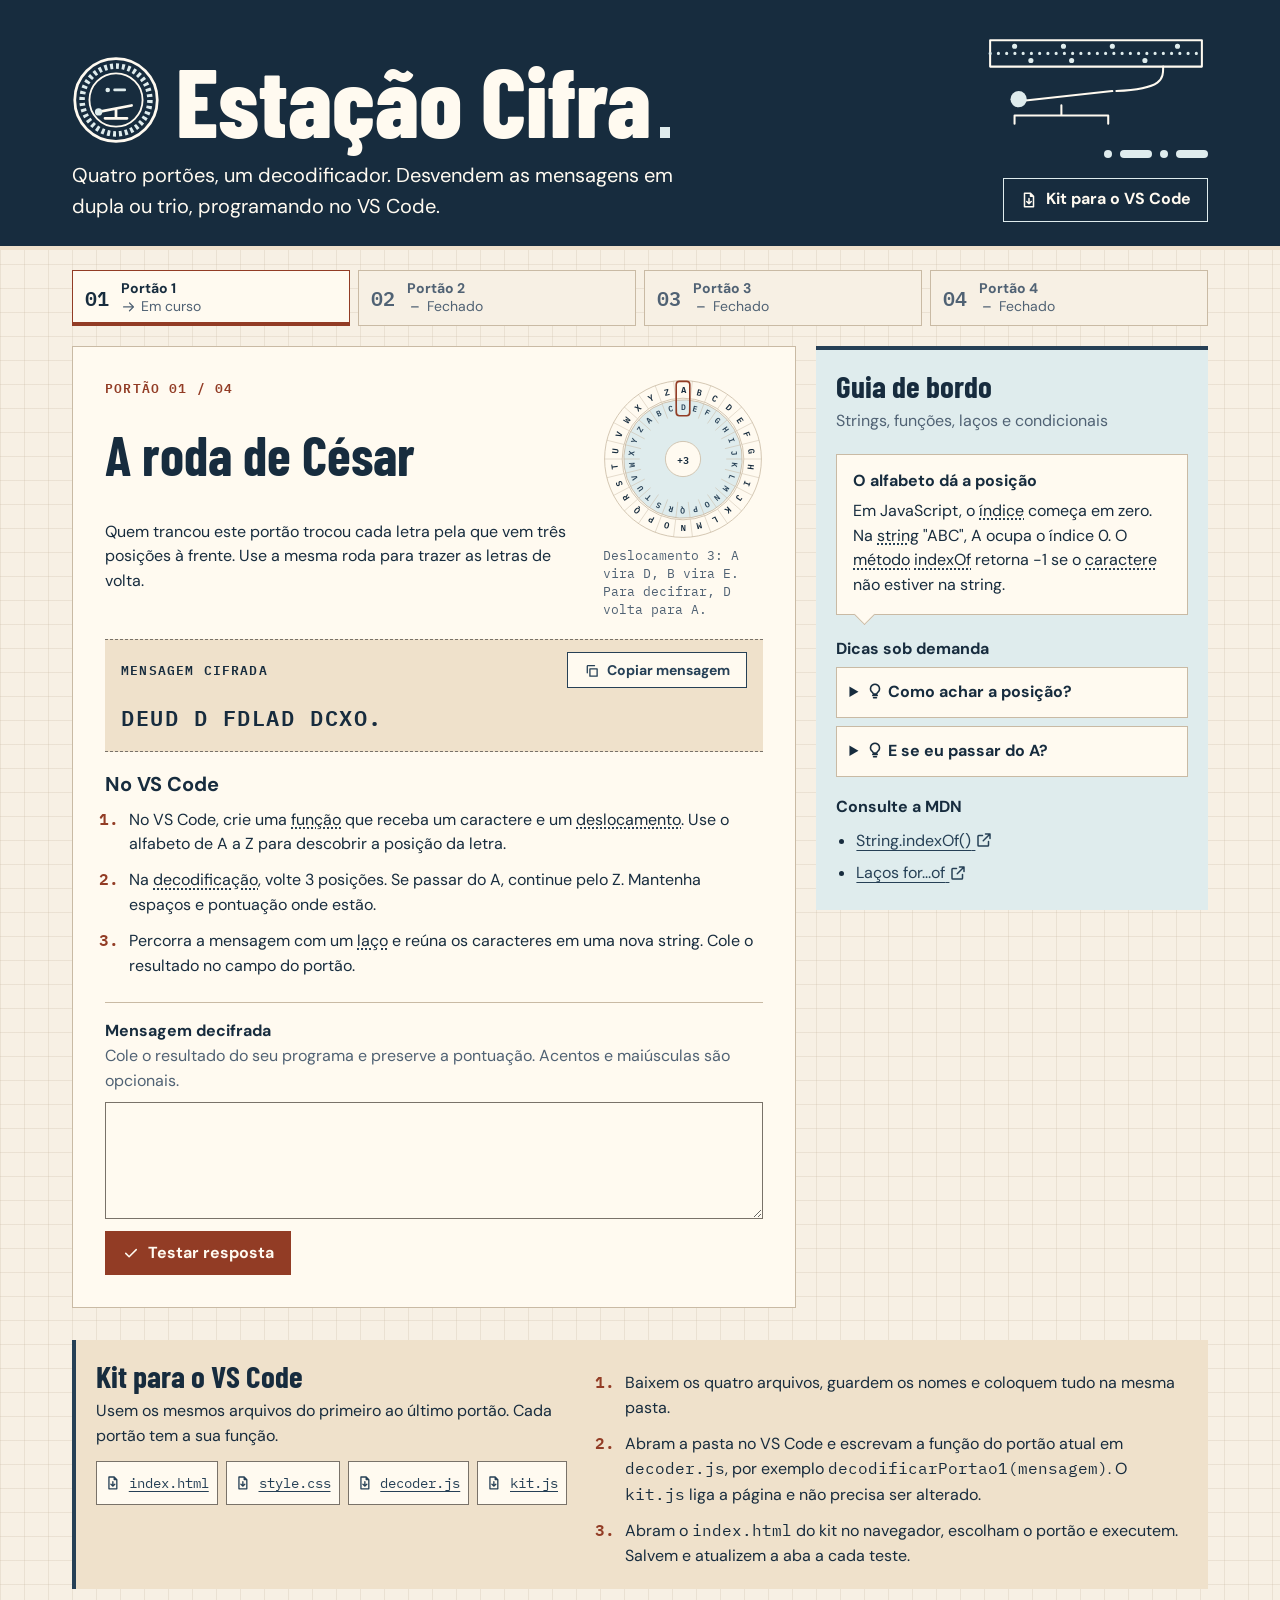
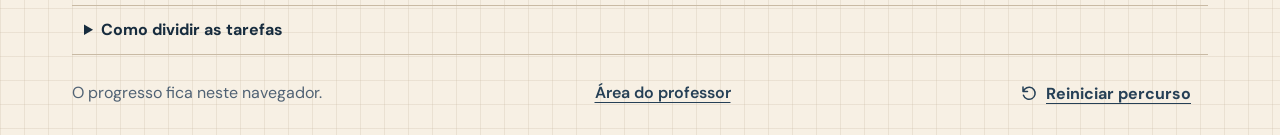
==== commit b33e6b82: "Add completion code, teacher board, glossary, dark mode and brand - Decipher animation on correct an" ====
--- a/site/index.html
+++ b/site/index.html
@@ -7,9 +7,12 @@
   <meta name="theme-color" content="#172c3e">
   <title>Estação Cifra | Desafio de JavaScript</title>
   <link rel="stylesheet" href="https://fonts.googleapis.com/css2?family=Barlow+Condensed:wght@600;700;800&amp;family=DM+Sans:wght@400;500;600;700&amp;family=IBM+Plex+Mono:wght@400;500;600&amp;display=swap">
+  <link rel="icon" href="assets/favicon.svg" type="image/svg+xml">
   <link rel="stylesheet" href="assets/tokens.css">
   <link rel="stylesheet" href="assets/style.css">
   <link rel="stylesheet" href="assets/wheel.css">
+  <link rel="stylesheet" href="assets/brand.css">
+  <link rel="stylesheet" href="assets/glossario.css">
   <script type="module" src="app.mjs"></script>
 </head>
 <body>
@@ -29,10 +32,14 @@
   <header class="masthead">
     <div class="frame masthead-inner">
       <div>
-        <h1>Estação Cifra<span class="masthead-dot" aria-hidden="true"></span></h1>
+        <div class="brand-row">
+          <svg class="emblem" viewBox="0 0 96 96" aria-hidden="true" focusable="false"><circle class="ink" cx="48" cy="48" r="45" stroke-width="3"/><circle class="acc" cx="48" cy="48" r="37" stroke-width="6" pathLength="72" stroke-dasharray="1 1"/><circle class="ink" cx="48" cy="48" r="29" stroke-width="2"/><circle class="acc-fill" cx="39" cy="37" r="2.5"/><rect class="acc-fill" x="45" y="35.5" width="14" height="3" rx="1.5"/><path class="ink" d="M29 61l36-7M48 57.5V68M36 68h24" stroke-width="3"/><circle class="acc-fill" cx="29" cy="61" r="4"/></svg>
+          <h1>Estação Cifra<span class="masthead-dot" aria-hidden="true"></span></h1>
+        </div>
         <p class="deck">Quatro portões, um decodificador. Desvendem as mensagens em dupla ou trio, programando no VS Code.</p>
       </div>
       <div class="masthead-tools">
+        <svg class="key-art" viewBox="0 0 220 96" aria-hidden="true" focusable="false" stroke-width="2"><path class="ink" d="M6 8h208v26H6z"/><path class="tape-feed" d="M6 21h208" stroke-width="3" stroke-dasharray="0.1 8"/><path class="tape-feed" d="M30 14h.1M46 28h.1M78 14h.1M86 28h.1M126 14h.1M158 28h.1M190 14h.1" stroke-width="5"/><path class="ink" d="M130 58C176 56 176 46 176 34M30 90v-8h92v8M76 82V72M34 68l92-10"/><circle class="acc-fill" cx="34" cy="66" r="8"/></svg>
         <span class="signal-mark" aria-hidden="true"><i></i><i></i><i></i><i></i></span>
         <a class="kit-jump" href="#kit"><svg class="icon icon-file" aria-hidden="true" focusable="false"><use href="#i-file"/></svg>Kit para o VS Code</a>
       </div>
@@ -104,9 +111,21 @@
         <p class="eyebrow gate-label">4 de 4 portões abertos</p>
         <h2 id="completion-title" tabindex="-1">Transmissão decifrada!</h2>
         <p>Mostrem o programa à turma. Expliquem em que ordem desfizeram as duas camadas e qual teste ajudou a decidir.</p>
+        <section class="completion-summary" aria-labelledby="summary-title">
+          <h3 id="summary-title">Resumo da equipe</h3>
+          <ul id="summary-list" class="summary-list"></ul>
+          <p id="summary-total" class="summary-total"></p>
+        </section>
+        <section class="completion-code" aria-labelledby="code-title">
+          <h3 id="code-title">Código da equipe</h3>
+          <p class="code-value"><code id="completion-code"></code></p>
+          <button type="button" id="copy-code" class="button button-small"><svg class="icon icon-copy" aria-hidden="true" focusable="false"><use href="#i-copy"/></svg><span>Copiar código</span></button>
+          <p id="code-status" class="code-status sr-only" role="status"></p>
+          <p>Mostrem este código à professora ou ao professor, ou enviem junto com o nome da equipe.</p>
+        </section>
         <div class="completion-next">
           <h3>Próxima missão: criem a sua cifra</h3>
-          <p>Agora a sua dupla inventa a regra, programa a cifra e desafia as outras equipes a desvendarem a mensagem.</p>
+          <p>Agora a sua equipe inventa a regra, programa a cifra e desafia as outras equipes a desvendarem a mensagem.</p>
           <div class="completion-actions">
             <a class="button button-primary" href="desafio-final/">Abrir o desafio final<svg class="icon icon-route" aria-hidden="true" focusable="false"><use href="#i-route"/></svg></a>
             <button id="review-final" class="button" type="button"><svg class="icon icon-back" aria-hidden="true" focusable="false"><use href="#i-back"/></svg>Revisar o último portão</button>
@@ -136,6 +155,7 @@
       </details>
       <footer class="footer">
         <p id="storage-note">O progresso fica neste navegador.</p>
+        <a class="footer-link" href="professor/">Área do professor</a>
         <button type="button" id="reset" class="button button-text"><svg class="icon icon-reset" aria-hidden="true" focusable="false"><use href="#i-reset"/></svg>Reiniciar percurso</button>
       </footer>
     </div>
--- a/site/assets/tokens.css
+++ b/site/assets/tokens.css
@@ -1,4 +1,5 @@
 :root {
+  color-scheme: light dark;
   --p-paper: #f7f0e4;
   --p-paper: oklch(0.957 0.018 79);
   --p-white: #fffaf0;
@@ -89,3 +90,56 @@
   --paper-cell: 1.5rem;
   --stamp-ink: var(--action-primary);
 }
+
+/* Night telegraph desk: automatic dark mode. Only color tokens change. */
+@media (prefers-color-scheme: dark) {
+  :root {
+    --surface-primary: #111b26;
+    --surface-raised: #192636;
+    --surface-secondary: #223245;
+    --surface-note: #1a2c3a;
+    --surface-inverse: #0a121a;
+    --text-primary: #f1e8d6;
+    --text-secondary: #b4c0cc;
+    --text-inverse: #f1e8d6;
+    --border-paper: #4a6076;
+    --border-control: #8497aa;
+    --action-primary: #e58a66;
+    --action-hover: #f0a487;
+    --action-link: #8fc1e3;
+    --status-error: #ffa68c;
+    --status-error-surface: #3a211c;
+    --status-success: #8fd0a8;
+    --status-success-surface: #183024;
+    --btn-ink: #111b26;
+    --shadow-lift: 0 4px 10px -4px color-mix(in srgb, #000 70%, transparent);
+    --paper-grid: color-mix(in srgb, #8497aa 14%, transparent);
+  }
+}
+
+/* Print always uses the light theme values. */
+@media print {
+  :root {
+    color-scheme: light;
+    --surface-primary: var(--p-paper);
+    --surface-raised: var(--p-white);
+    --surface-secondary: var(--p-sand);
+    --surface-note: var(--p-blue-paper);
+    --surface-inverse: var(--p-ink);
+    --text-primary: var(--p-ink);
+    --text-secondary: var(--p-slate);
+    --text-inverse: var(--p-white);
+    --border-paper: var(--p-line);
+    --border-control: var(--p-control-line);
+    --action-primary: var(--p-rust);
+    --action-hover: var(--p-rust-dark);
+    --action-link: var(--p-indigo);
+    --status-error: var(--p-rust-dark);
+    --status-error-surface: var(--p-error-paper);
+    --status-success: var(--p-green);
+    --status-success-surface: var(--p-green-paper);
+    --btn-ink: var(--text-inverse);
+    --shadow-lift: 0 4px 10px -4px color-mix(in srgb, var(--p-ink) 40%, transparent);
+    --paper-grid: color-mix(in srgb, var(--p-line) 28%, transparent);
+  }
+}
--- a/site/assets/style.css
+++ b/site/assets/style.css
@@ -275,7 +275,63 @@
 .references ul { padding-inline-start: var(--space-5); margin-top: var(--space-2); }
 .references a { display: inline-block; padding-block: var(--space-1); }
 
-.completion { padding: var(--space-10); background: var(--status-success-surface); border: 1px solid var(--status-success); }
+.completion { position: relative; overflow: hidden; padding: clamp(var(--space-5), 5vw, var(--space-10)); background: var(--status-success-surface); border: 1px solid var(--status-success); }
+.completion::after {
+  content: 'Portões abertos';
+  content: 'Portões abertos' / '';
+  position: absolute;
+  top: var(--space-3);
+  right: var(--space-3);
+  padding: 0 var(--space-1);
+  color: var(--status-success);
+  border: 2px solid var(--status-success);
+  font: 700 0.6875rem/1.4 var(--font-mono);
+  letter-spacing: 0.08em;
+  text-transform: uppercase;
+  transform: rotate(-6deg);
+  pointer-events: none;
+}
+.completion.is-celebrating::after { animation: stamp var(--dur-state) var(--ease-out) calc(var(--dur-reveal) * 3) both; }
+.completion.is-celebrating::before {
+  content: '';
+  position: absolute;
+  top: 0;
+  left: 0;
+  right: 0;
+  height: var(--space-3);
+  background: repeating-linear-gradient(90deg, var(--status-success) 0 var(--space-2), transparent var(--space-2) var(--space-3));
+  transform-origin: left center;
+  pointer-events: none;
+  animation: tape calc(var(--dur-reveal) * 4) var(--ease-out) both;
+}
+.completion-summary, .completion-code { margin-top: var(--space-6); padding-top: var(--space-4); border-top: 1px solid var(--status-success); }
+.completion-summary h3, .completion-code h3 { font-size: var(--step-2); }
+.summary-list { display: grid; gap: var(--space-1); max-width: 40rem; margin-top: var(--space-3); padding: 0; list-style: none; }
+.summary-list li {
+  display: grid;
+  grid-template-columns: minmax(0, 1fr) minmax(0, 1fr) minmax(0, 1fr);
+  gap: var(--space-2);
+  padding: var(--space-2) var(--space-3);
+  background: var(--surface-raised);
+  border: 1px solid var(--card-rule);
+}
+.summary-list b { font-family: var(--font-mono); }
+.summary-total { margin-top: var(--space-3); font-weight: 600; }
+.code-value { margin-block: var(--space-3); }
+.code-value code {
+  display: inline-block;
+  max-width: 100%;
+  padding: var(--space-2) var(--space-4);
+  background: var(--surface-raised);
+  border: 2px dashed var(--status-success);
+  font: 700 clamp(1.25rem, 6vw, var(--step-4))/1.2 var(--font-mono);
+  letter-spacing: 0.06em;
+  overflow-wrap: anywhere;
+  user-select: all;
+}
+.code-status:not(.sr-only) { margin-top: var(--space-2); font-weight: 600; }
+.completion-code > p:last-child { margin-top: var(--space-3); }
+.ciphertext[aria-busy='true'] { user-select: none; }
 .completion h2 { margin-block: var(--space-2) var(--space-3); font-size: clamp(var(--step-4), 6vw, 4rem); }
 .completion p { max-width: 56ch; }
 .completion-next { margin-top: var(--space-6); padding-top: var(--space-4); border-top: 1px solid var(--status-success); }
@@ -308,6 +364,7 @@
 .team-note p { padding: 0 var(--space-3) var(--space-4); max-width: 80ch; }
 .footer { display: flex; flex-wrap: wrap; justify-content: space-between; align-items: center; gap: var(--space-2); padding-bottom: var(--space-5); }
 .footer p { color: var(--text-secondary); }
+.footer-link { color: var(--action-link); font-weight: 600; }
 
 dialog { max-width: min(32rem, 100% - var(--space-8)); padding: var(--space-5); color: var(--text-primary); background: var(--surface-raised); border: 2px solid var(--border-control); }
 dialog::backdrop { background: color-mix(in srgb, var(--surface-inverse) 75%, transparent); }
@@ -338,6 +395,9 @@
   .route-button small .icon { display: none; }
   .guide { grid-template-columns: minmax(0, 1fr); }
   .concept { margin-bottom: var(--space-2); }
+  .completion::after { display: none; }
+  .summary-list li { grid-template-columns: minmax(0, 1fr) minmax(0, 1fr); }
+  .summary-list b { grid-column: 1 / -1; }
 }
 
 .is-entering .challenge > *,
@@ -364,6 +424,11 @@
   from { opacity: 0; transform: scale(1.8) rotate(-6deg); }
   to { opacity: 1; transform: scale(1) rotate(-6deg); }
 }
+@keyframes tape {
+  0% { opacity: 1; transform: scaleX(0); }
+  60% { opacity: 1; transform: scaleX(1); }
+  100% { opacity: 0; transform: scaleX(1); }
+}
 @keyframes rise {
   from { opacity: 0; transform: translateY(0.5rem); }
   to { opacity: 1; transform: none; }
--- a/site/assets/brand.css
+++ b/site/assets/brand.css
@@ -0,0 +1,41 @@
+/* Masthead brand: station roundel and telegraph key illustration. Tokens only. */
+.brand-row {
+  display: flex;
+  align-items: center;
+  gap: var(--space-4);
+  margin-block-end: var(--space-3);
+}
+.brand-row h1 { margin-block: 0; min-width: 0; }
+.emblem {
+  flex: none;
+  width: clamp(3.5rem, 8vw, 5.5rem);
+  height: auto;
+  color: var(--text-inverse);
+  fill: none;
+  stroke-linecap: round;
+  stroke-linejoin: round;
+}
+.emblem .ink, .key-art .ink { stroke: currentColor; }
+.emblem .acc, .key-art .acc { stroke: var(--surface-note); }
+.emblem .acc-fill, .key-art .acc-fill { fill: var(--surface-note); stroke: none; }
+.emblem .acc { stroke-linecap: butt; }
+
+.key-art {
+  display: block;
+  width: clamp(11rem, 20vw, 14rem);
+  height: auto;
+  color: var(--text-inverse);
+  fill: none;
+  stroke-linecap: round;
+  stroke-linejoin: round;
+}
+.key-art .tape-feed { stroke: var(--surface-note); }
+
+@media (max-width: 36rem) {
+  .brand-row { flex-direction: column; align-items: flex-start; gap: var(--space-2); }
+  .emblem { width: 3.25rem; }
+  .key-art { display: none; }
+}
+@media (prefers-reduced-motion: reduce) {
+  .emblem, .key-art { transition: none; animation: none; }
+}
--- a/site/assets/glossario.css
+++ b/site/assets/glossario.css
@@ -0,0 +1,115 @@
+/* Inline glossary terms and the shared paper-slip popover. Tokens only. */
+
+.term {
+  display: inline;
+  margin: 0;
+  padding: 0;
+  border: 0;
+  border-radius: 0;
+  background: none;
+  color: inherit;
+  font: inherit;
+  letter-spacing: inherit;
+  text-align: inherit;
+  text-decoration: underline dotted;
+  text-decoration-thickness: 2px;
+  text-underline-offset: 0.2em;
+  text-decoration-color: var(--action-link);
+  cursor: help;
+}
+
+.term:hover,
+.term[aria-expanded='true'] {
+  background: var(--surface-secondary);
+}
+
+.term:focus-visible {
+  outline: 2px solid var(--focus-ring);
+  outline-offset: 2px;
+  border-radius: 2px;
+}
+
+.term-pop {
+  position: fixed;
+  top: 0;
+  left: 0;
+  z-index: 40;
+  box-sizing: border-box;
+  width: max-content;
+  max-width: min(18rem, calc(100vw - 1.5rem));
+  padding: var(--space-3) var(--space-4);
+  border: 1px solid var(--border-paper);
+  border-top: 3px solid var(--action-link);
+  background: var(--surface-raised);
+  color: var(--text-primary);
+  font-family: var(--font-sans);
+  font-size: 0.9rem;
+  line-height: 1.45;
+  box-shadow: var(--shadow-lift);
+  overflow-wrap: anywhere;
+  opacity: 0;
+  visibility: hidden;
+  transform: translateY(4px);
+  transition:
+    opacity var(--dur-micro) var(--ease-out),
+    transform var(--dur-micro) var(--ease-out),
+    visibility 0s linear var(--dur-micro);
+}
+
+.term-pop[data-side='above'] {
+  transform: translateY(-4px);
+}
+
+.term-pop[data-open='true'] {
+  opacity: 1;
+  visibility: visible;
+  transform: none;
+  transition-delay: 0s;
+}
+
+.term-pop[data-instant='true'] {
+  transition: none;
+}
+
+.term-pop-title {
+  display: block;
+  margin-bottom: var(--space-1);
+  font-family: var(--font-display);
+  font-size: var(--step-1);
+  font-weight: 600;
+  line-height: 1.1;
+  letter-spacing: 0.02em;
+}
+
+.term-pop-text {
+  display: block;
+}
+
+.term-pop-code {
+  margin: var(--space-2) 0 0;
+  padding: var(--space-2) var(--space-3);
+  background: var(--surface-secondary);
+  color: var(--text-primary);
+  font-family: var(--font-mono);
+  font-size: 0.8rem;
+  line-height: 1.4;
+  white-space: pre-wrap;
+  overflow-wrap: anywhere;
+}
+
+@media (prefers-reduced-motion: reduce) {
+  .term-pop,
+  .term-pop[data-side='above'] {
+    transform: none;
+    transition: opacity var(--dur-micro) linear, visibility 0s linear var(--dur-micro);
+  }
+}
+
+@media (forced-colors: active) {
+  .term {
+    text-decoration-color: LinkText;
+  }
+  .term-pop {
+    border: 1px solid CanvasText;
+  }
+}
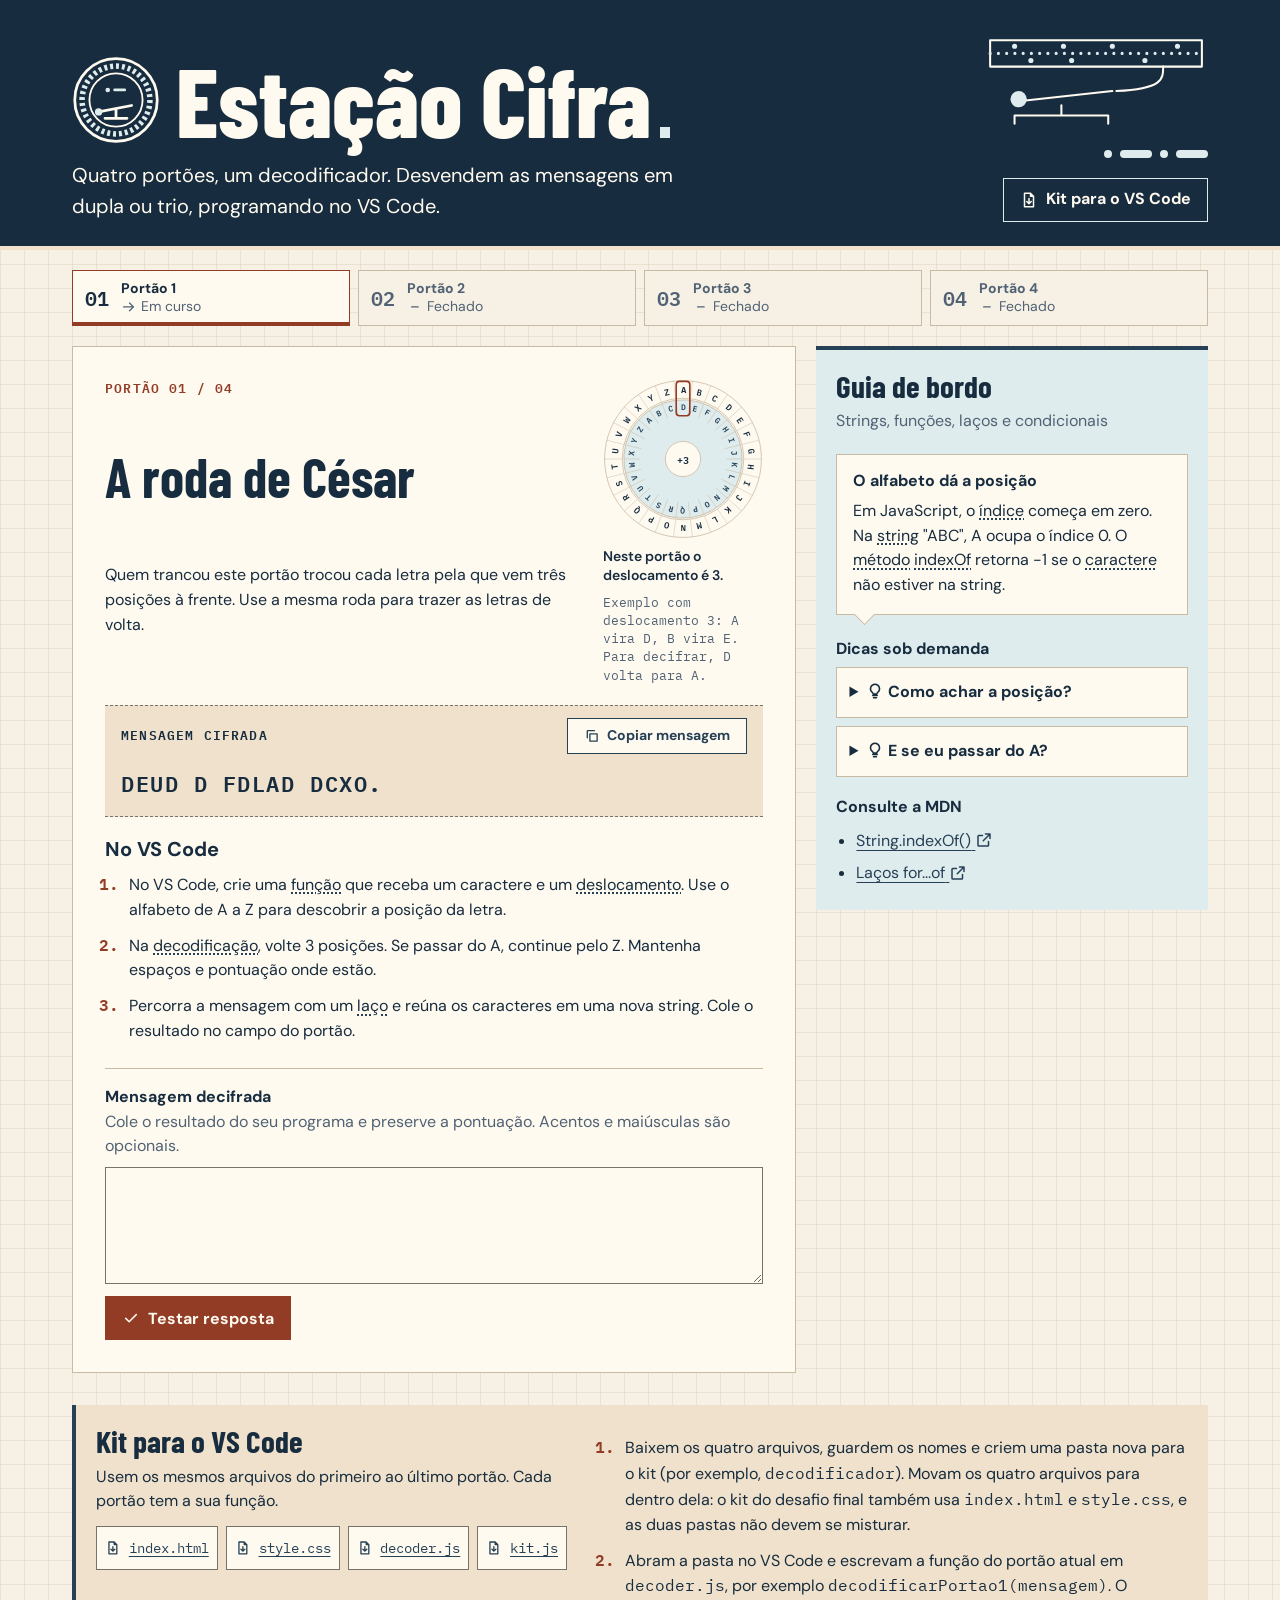
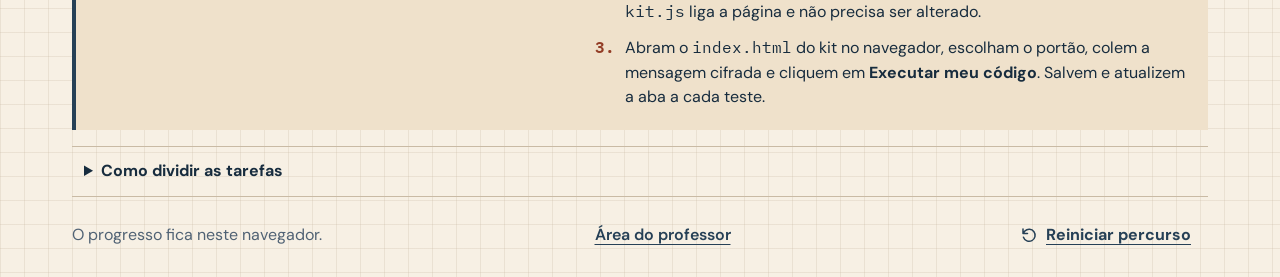
==== commit f1b0b15f: "Classroom-readiness fixes: kit paste flow, isolation, print layout - Tell students to paste the ciph" ====
--- a/site/index.html
+++ b/site/index.html
@@ -122,6 +122,7 @@
           <button type="button" id="copy-code" class="button button-small"><svg class="icon icon-copy" aria-hidden="true" focusable="false"><use href="#i-copy"/></svg><span>Copiar código</span></button>
           <p id="code-status" class="code-status sr-only" role="status"></p>
           <p>Mostrem este código à professora ou ao professor, ou enviem junto com o nome da equipe.</p>
+          <p class="code-shared">Computador compartilhado? Depois de entregar o código, usem Reiniciar percurso no rodapé.</p>
         </section>
         <div class="completion-next">
           <h3>Próxima missão: criem a sua cifra</h3>
@@ -144,9 +145,9 @@
           </div>
         </div>
         <ol>
-          <li>Baixem os quatro arquivos, guardem os nomes e coloquem tudo na mesma pasta.</li>
+          <li>Baixem os quatro arquivos, guardem os nomes e criem uma pasta nova para o kit (por exemplo, <code>decodificador</code>). Movam os quatro arquivos para dentro dela: o kit do desafio final também usa <code>index.html</code> e <code>style.css</code>, e as duas pastas não devem se misturar.</li>
           <li>Abram a pasta no VS Code e escrevam a função do portão atual em <code>decoder.js</code>, por exemplo <code>decodificarPortao1(mensagem)</code>. O <code>kit.js</code> liga a página e não precisa ser alterado.</li>
-          <li>Abram o <code>index.html</code> do kit no navegador, escolham o portão e executem. Salvem e atualizem a aba a cada teste.</li>
+          <li>Abram o <code>index.html</code> do kit no navegador, escolham o portão, colem a mensagem cifrada e cliquem em <strong>Executar meu código</strong>. Salvem e atualizem a aba a cada teste.</li>
         </ol>
       </section>
       <details class="team-note">
@@ -163,7 +164,7 @@
   <dialog id="reset-dialog" aria-labelledby="reset-title">
     <form method="dialog">
       <h2 id="reset-title">Reiniciar o percurso?</h2>
-      <p>Os portões voltam ao estado inicial neste navegador. Seus arquivos no VS Code continuam disponíveis.</p>
+      <p>Os portões voltam ao estado inicial neste navegador. Seus arquivos no VS Code continuam disponíveis. O resumo e o código da equipe também serão apagados. Anotem o código antes.</p>
       <div class="dialog-actions">
         <button class="button" value="cancel" autofocus>Cancelar</button>
         <button class="button button-primary" value="reset"><svg class="icon icon-reset" aria-hidden="true" focusable="false"><use href="#i-reset"/></svg>Reiniciar</button>
--- a/site/assets/style.css
+++ b/site/assets/style.css
@@ -434,6 +434,19 @@
   to { opacity: 1; transform: none; }
 }
 
+/* Print: plain paper, no interactive chrome, no decorative grid or dark band. */
+@media print {
+  body { background: none; color: var(--text-primary); }
+  .masthead { background: none; color: var(--text-primary); border-bottom: 1px solid var(--border-control); }
+  .masthead-inner { padding-block: var(--space-4); }
+  .masthead-dot { background: var(--action-primary); }
+  .emblem, .key-art { color: var(--text-primary); }
+  .emblem .acc { stroke: var(--action-link); }
+  .emblem .acc-fill, .key-art .acc-fill { fill: var(--action-link); }
+  .skip-link, .masthead-tools, .route, button, .button, .kit, .downloads, .footer-link, .kit-jump, .announcement { display: none !important; }
+  .completion-code, .completion-summary, .summary-list { break-inside: avoid; }
+}
+
 @media (prefers-reduced-motion: reduce) {
   *, *::before, *::after { animation-duration: 0.01ms !important; animation-delay: 0s !important; transition-duration: 0.01ms !important; scroll-behavior: auto !important; }
 }
--- a/site/assets/wheel.css
+++ b/site/assets/wheel.css
@@ -115,6 +115,15 @@
   color: var(--text-secondary);
 }
 
+.wheel-note {
+  margin-top: var(--space-2);
+  max-width: 16rem;
+  font-size: 0.875rem;
+  font-weight: 600;
+  line-height: 1.4;
+  color: var(--text-primary);
+}
+
 @media (max-width: 36rem) {
   .wheel {
     width: 8rem;
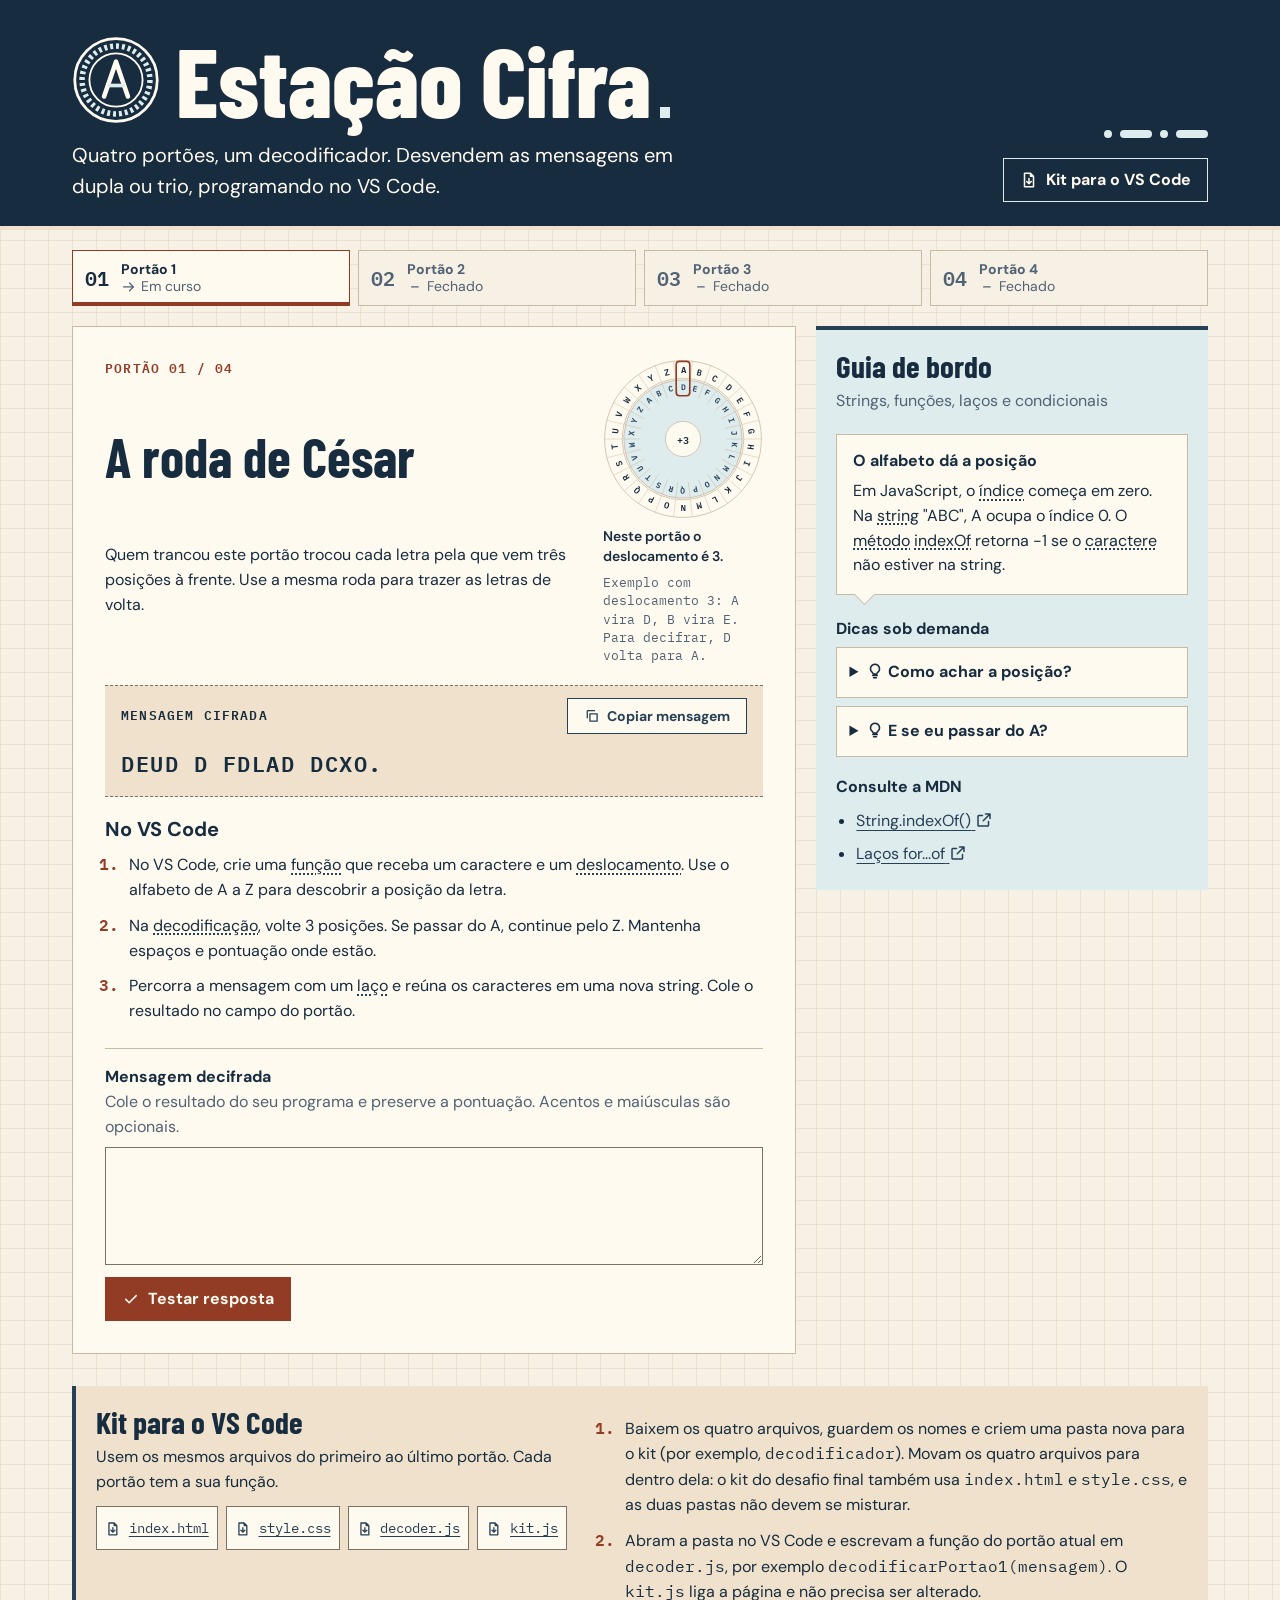
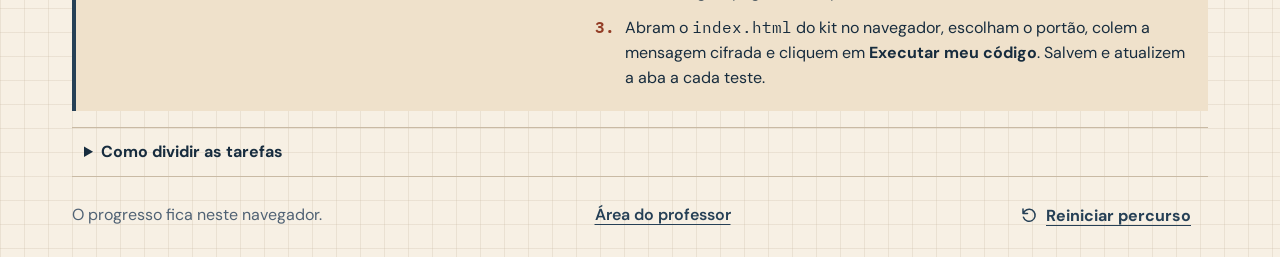
==== commit b1761e98: "Brand: letter A inside the emblem disc, remove telegraph key art Co-Authored-By: Claude Opus 5.5 <no" ====
--- a/site/index.html
+++ b/site/index.html
@@ -33,13 +33,12 @@
     <div class="frame masthead-inner">
       <div>
         <div class="brand-row">
-          <svg class="emblem" viewBox="0 0 96 96" aria-hidden="true" focusable="false"><circle class="ink" cx="48" cy="48" r="45" stroke-width="3"/><circle class="acc" cx="48" cy="48" r="37" stroke-width="6" pathLength="72" stroke-dasharray="1 1"/><circle class="ink" cx="48" cy="48" r="29" stroke-width="2"/><circle class="acc-fill" cx="39" cy="37" r="2.5"/><rect class="acc-fill" x="45" y="35.5" width="14" height="3" rx="1.5"/><path class="ink" d="M29 61l36-7M48 57.5V68M36 68h24" stroke-width="3"/><circle class="acc-fill" cx="29" cy="61" r="4"/></svg>
+          <svg class="emblem" viewBox="0 0 96 96" aria-hidden="true" focusable="false"><circle class="ink" cx="48" cy="48" r="45" stroke-width="3"/><circle class="acc" cx="48" cy="48" r="37" stroke-width="6" pathLength="72" stroke-dasharray="1 1"/><circle class="ink" cx="48" cy="48" r="29" stroke-width="2"/><path class="ink" d="M35 66L48 28L61 66" stroke-width="5"/><path class="acc" d="M39 54h18" stroke-width="4"/></svg>
           <h1>Estação Cifra<span class="masthead-dot" aria-hidden="true"></span></h1>
         </div>
         <p class="deck">Quatro portões, um decodificador. Desvendem as mensagens em dupla ou trio, programando no VS Code.</p>
       </div>
       <div class="masthead-tools">
-        <svg class="key-art" viewBox="0 0 220 96" aria-hidden="true" focusable="false" stroke-width="2"><path class="ink" d="M6 8h208v26H6z"/><path class="tape-feed" d="M6 21h208" stroke-width="3" stroke-dasharray="0.1 8"/><path class="tape-feed" d="M30 14h.1M46 28h.1M78 14h.1M86 28h.1M126 14h.1M158 28h.1M190 14h.1" stroke-width="5"/><path class="ink" d="M130 58C176 56 176 46 176 34M30 90v-8h92v8M76 82V72M34 68l92-10"/><circle class="acc-fill" cx="34" cy="66" r="8"/></svg>
         <span class="signal-mark" aria-hidden="true"><i></i><i></i><i></i><i></i></span>
         <a class="kit-jump" href="#kit"><svg class="icon icon-file" aria-hidden="true" focusable="false"><use href="#i-file"/></svg>Kit para o VS Code</a>
       </div>
--- a/site/assets/style.css
+++ b/site/assets/style.css
@@ -440,9 +440,9 @@
   .masthead { background: none; color: var(--text-primary); border-bottom: 1px solid var(--border-control); }
   .masthead-inner { padding-block: var(--space-4); }
   .masthead-dot { background: var(--action-primary); }
-  .emblem, .key-art { color: var(--text-primary); }
+  .emblem { color: var(--text-primary); }
   .emblem .acc { stroke: var(--action-link); }
-  .emblem .acc-fill, .key-art .acc-fill { fill: var(--action-link); }
+  .emblem .acc-fill { fill: var(--action-link); }
   .skip-link, .masthead-tools, .route, button, .button, .kit, .downloads, .footer-link, .kit-jump, .announcement { display: none !important; }
   .completion-code, .completion-summary, .summary-list { break-inside: avoid; }
 }
--- a/site/assets/brand.css
+++ b/site/assets/brand.css
@@ -1,4 +1,4 @@
-/* Masthead brand: station roundel and telegraph key illustration. Tokens only. */
+/* Masthead brand: station roundel with the letter A. Tokens only. */
 .brand-row {
   display: flex;
   align-items: center;
@@ -15,27 +15,16 @@
   stroke-linecap: round;
   stroke-linejoin: round;
 }
-.emblem .ink, .key-art .ink { stroke: currentColor; }
-.emblem .acc, .key-art .acc { stroke: var(--surface-note); }
-.emblem .acc-fill, .key-art .acc-fill { fill: var(--surface-note); stroke: none; }
+.emblem .ink { stroke: currentColor; }
+.emblem .acc { stroke: var(--surface-note); }
+.emblem .acc-fill { fill: var(--surface-note); stroke: none; }
 .emblem .acc { stroke-linecap: butt; }
 
-.key-art {
-  display: block;
-  width: clamp(11rem, 20vw, 14rem);
-  height: auto;
-  color: var(--text-inverse);
-  fill: none;
-  stroke-linecap: round;
-  stroke-linejoin: round;
-}
-.key-art .tape-feed { stroke: var(--surface-note); }
 
 @media (max-width: 36rem) {
   .brand-row { flex-direction: column; align-items: flex-start; gap: var(--space-2); }
   .emblem { width: 3.25rem; }
-  .key-art { display: none; }
 }
 @media (prefers-reduced-motion: reduce) {
-  .emblem, .key-art { transition: none; animation: none; }
+  .emblem { transition: none; animation: none; }
 }
